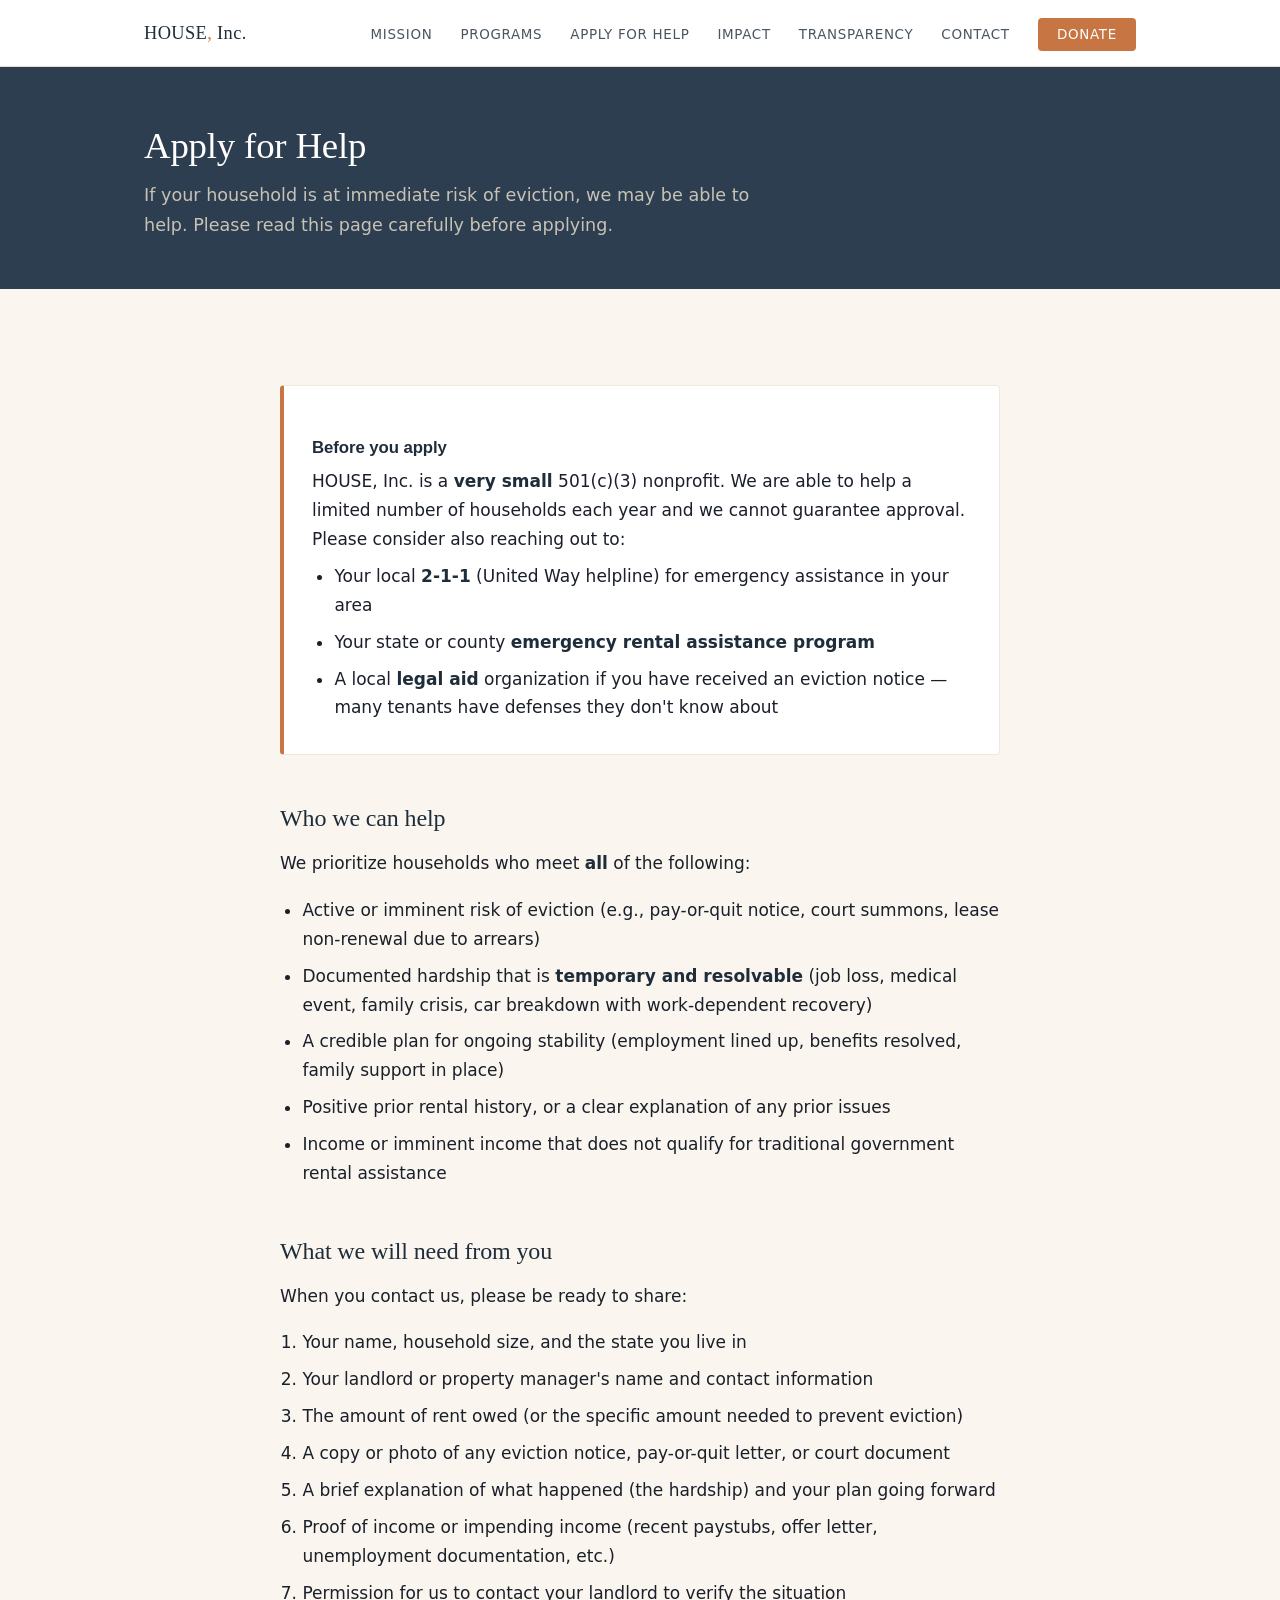
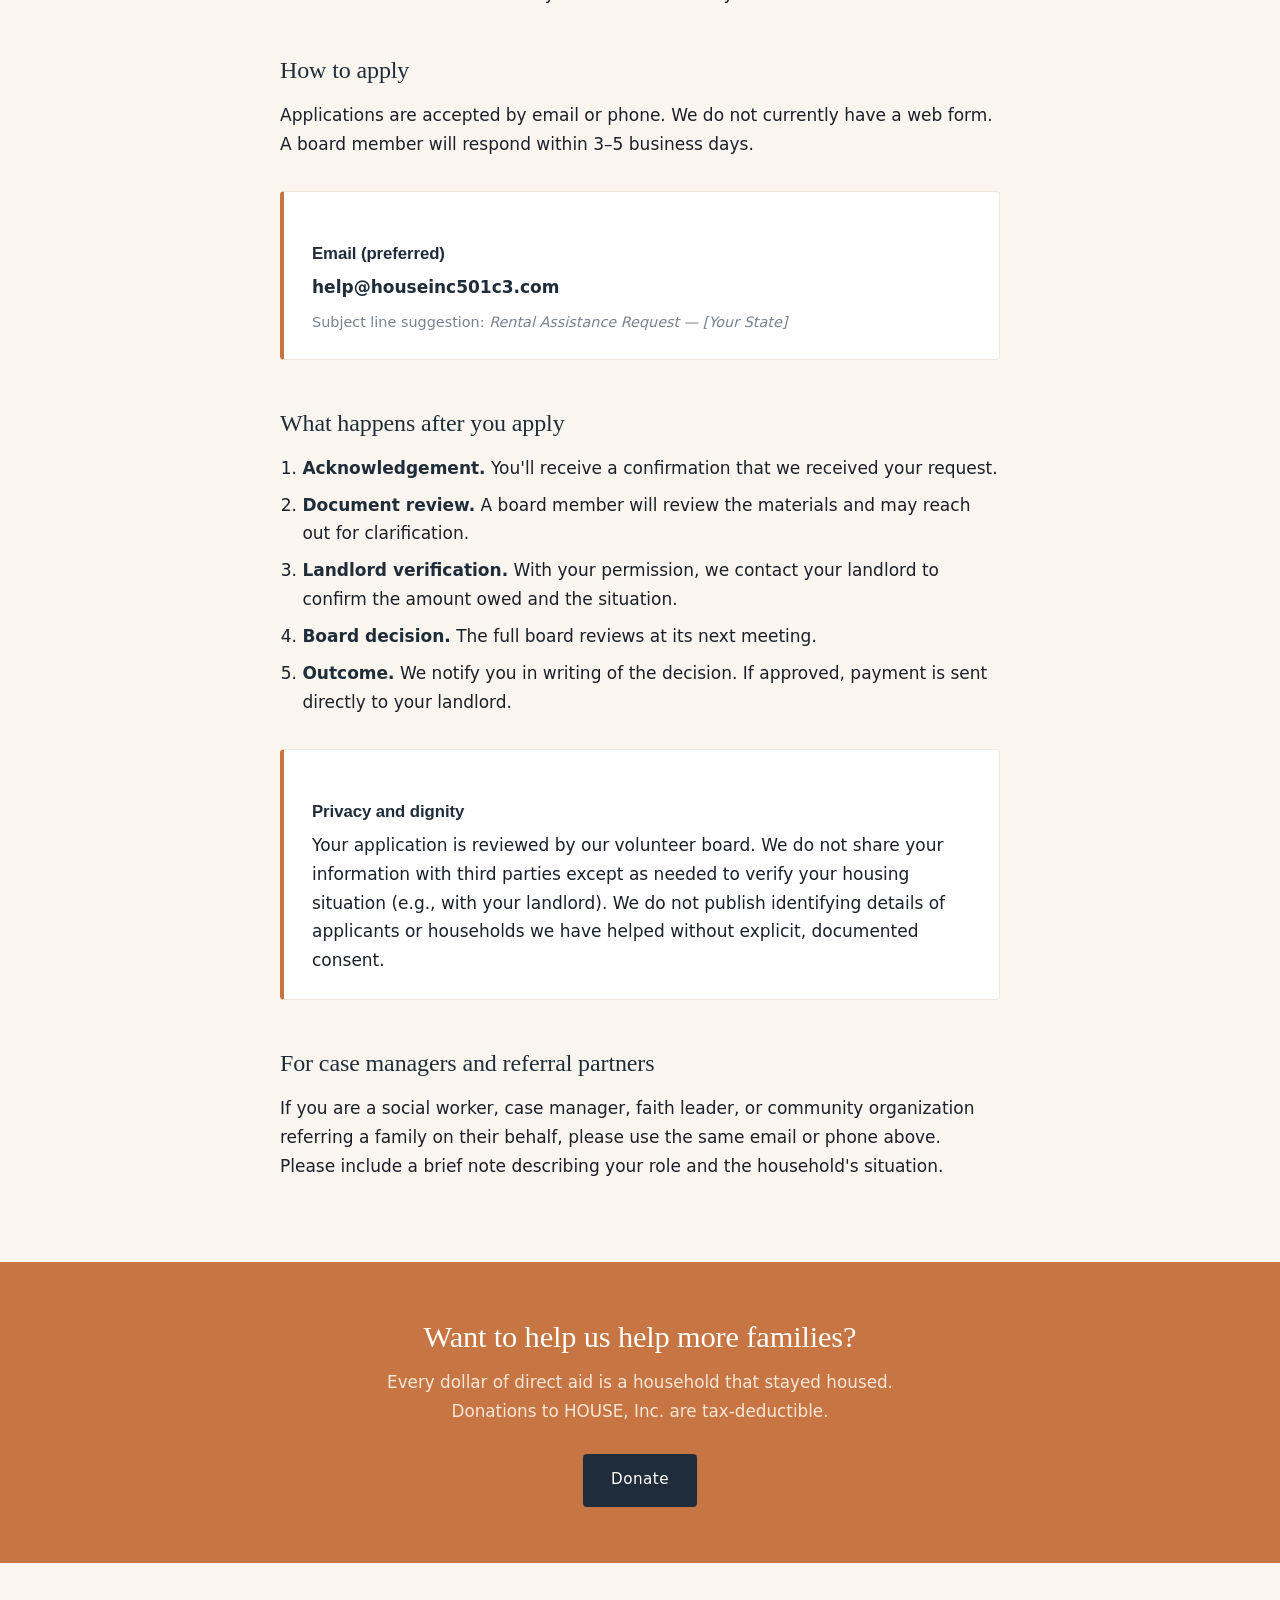
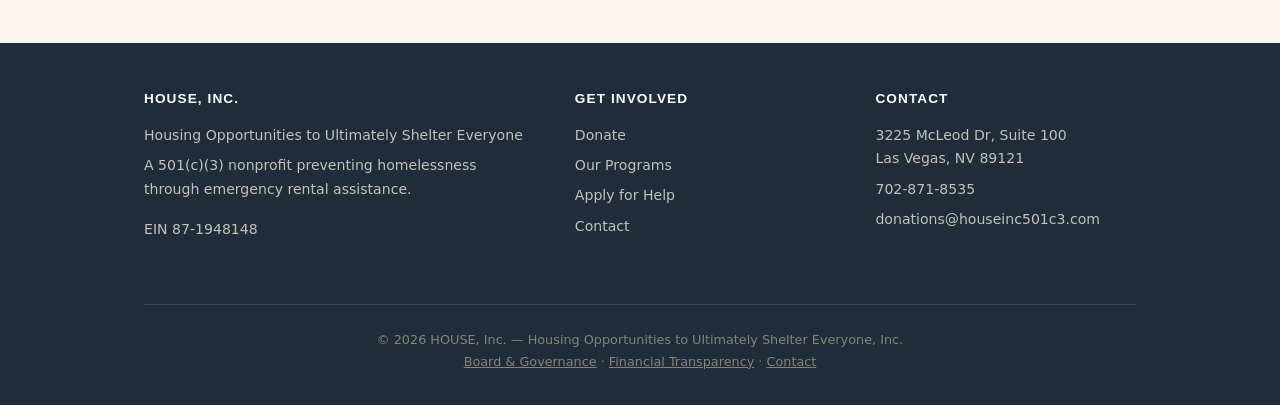
==== apply/index.html @ a1180ba3 "Remove phone from apply page; remove Banking + Form 990/990-EZ from transparency Per Mike's request:" ====
<!DOCTYPE html>
<html lang="en">
<head>
 <meta charset="UTF-8">
 <meta name="viewport" content="width=device-width, initial-scale=1.0">
 <title>Apply for Help | HOUSE, Inc.</title>
 <meta name="description" content="Apply to HOUSE, Inc. for emergency rental assistance. We help families facing eviction with grants and zero-interest forgivable loans.">
 <link rel="canonical" href="https://houseinc501c3.com/apply/">
 <meta property="og:title" content="Apply for Help | HOUSE, Inc.">
 <meta property="og:description" content="Apply for emergency rental assistance from HOUSE, Inc. — a 501(c)(3) nonprofit helping families facing eviction.">
 <meta property="og:type" content="website">
 <meta property="og:image" content="https://houseinc501c3.com/og-image.jpg">
 <meta property="og:url" content="https://houseinc501c3.com/apply/">
 <link rel="stylesheet" href="/style.css">
</head>
<body>
 <div id="site-nav"></div>
 <main>
  <section class="page-header">
   <div class="container">
    <h1>Apply for Help</h1>
    <p>If your household is at immediate risk of eviction, we may be able to help. Please read this page carefully before applying.</p>
   </div>
  </section>

  <div class="container">
   <div class="page-content">

    <div class="callout">
     <h3>Before you apply</h3>
     <p>HOUSE, Inc. is a <strong>very small</strong> 501(c)(3) nonprofit. We are able to help a limited number of households each year and we cannot guarantee approval. Please consider also reaching out to:</p>
     <ul style="margin: 0.5rem 0 0 1.4rem;">
      <li>Your local <strong>2-1-1</strong> (United Way helpline) for emergency assistance in your area</li>
      <li>Your state or county <strong>emergency rental assistance program</strong></li>
      <li>A local <strong>legal aid</strong> organization if you have received an eviction notice — many tenants have defenses they don't know about</li>
     </ul>
    </div>

    <h2>Who we can help</h2>
    <p>We prioritize households who meet <strong>all</strong> of the following:</p>
    <ul>
     <li>Active or imminent risk of eviction (e.g., pay-or-quit notice, court summons, lease non-renewal due to arrears)</li>
     <li>Documented hardship that is <strong>temporary and resolvable</strong> (job loss, medical event, family crisis, car breakdown with work-dependent recovery)</li>
     <li>A credible plan for ongoing stability (employment lined up, benefits resolved, family support in place)</li>
     <li>Positive prior rental history, or a clear explanation of any prior issues</li>
     <li>Income or imminent income that does not qualify for traditional government rental assistance</li>
    </ul>

    <h2>What we will need from you</h2>
    <p>When you contact us, please be ready to share:</p>
    <ol>
     <li>Your name, household size, and the state you live in</li>
     <li>Your landlord or property manager's name and contact information</li>
     <li>The amount of rent owed (or the specific amount needed to prevent eviction)</li>
     <li>A copy or photo of any eviction notice, pay-or-quit letter, or court document</li>
     <li>A brief explanation of what happened (the hardship) and your plan going forward</li>
     <li>Proof of income or impending income (recent paystubs, offer letter, unemployment documentation, etc.)</li>
     <li>Permission for us to contact your landlord to verify the situation</li>
    </ol>

    <h2>How to apply</h2>
    <p>Applications are accepted by email or phone. We do not currently have a web form. A board member will respond within 3–5 business days.</p>

    <div class="callout">
     <h3>Email (preferred)</h3>
     <p><a href="mailto:help@houseinc501c3.com"><strong>help@houseinc501c3.com</strong></a></p>
     <p style="font-size:0.9rem; color: var(--ink-muted); margin-top:0.5rem;">Subject line suggestion: <em>Rental Assistance Request — [Your State]</em></p>
    </div>

    <h2>What happens after you apply</h2>
    <ol>
     <li><strong>Acknowledgement.</strong> You'll receive a confirmation that we received your request.</li>
     <li><strong>Document review.</strong> A board member will review the materials and may reach out for clarification.</li>
     <li><strong>Landlord verification.</strong> With your permission, we contact your landlord to confirm the amount owed and the situation.</li>
     <li><strong>Board decision.</strong> The full board reviews at its next meeting.</li>
     <li><strong>Outcome.</strong> We notify you in writing of the decision. If approved, payment is sent directly to your landlord.</li>
    </ol>

    <div class="callout">
     <h3>Privacy and dignity</h3>
     <p>Your application is reviewed by our volunteer board. We do not share your information with third parties except as needed to verify your housing situation (e.g., with your landlord). We do not publish identifying details of applicants or households we have helped without explicit, documented consent.</p>
    </div>

    <h2>For case managers and referral partners</h2>
    <p>If you are a social worker, case manager, faith leader, or community organization referring a family on their behalf, please use the same email or phone above. Please include a brief note describing your role and the household's situation.</p>

   </div>
  </div>

  <section class="cta-banner">
   <div class="container">
    <h2>Want to help us help more families?</h2>
    <p>Every dollar of direct aid is a household that stayed housed. Donations to HOUSE, Inc. are tax-deductible.</p>
    <a href="/donate/" class="btn-primary">Donate</a>
   </div>
  </section>
 </main>
 <div id="site-footer"></div>
 <script src="/nav.js"></script>
 <script src="/footer.js"></script>
</body>
</html>
---- style.css ----
/* ================================================
 HOUSE, Inc. — Main Stylesheet
 A 501(c)(3) preventing homelessness through
 emergency rental assistance.
 ================================================ */

:root {
 --slate: #2c3e50;
 --slate-dark: #1f2d3a;
 --slate-light: #4a5d72;
 --warm: #c87544;
 --warm-light: #e09668;
 --cream: #faf6ef;
 --paper: #ffffff;
 --ink: #1a1f2a;
 --ink-soft: #4a5560;
 --ink-muted: #7a8290;
 --border: #e3dccf;
 --border-soft: #efe9dd;
 --max-width: 1040px;
 --radius: 4px;
}

* { box-sizing: border-box; margin: 0; padding: 0; }

html { scroll-behavior: smooth; }

body {
 background: var(--cream);
 color: var(--ink);
 font-family: -apple-system, BlinkMacSystemFont, "Segoe UI", system-ui, sans-serif;
 font-size: 17px;
 line-height: 1.7;
 -webkit-font-smoothing: antialiased;
}

h1, h2, h3, h4 {
 font-family: Georgia, "Times New Roman", serif;
 color: var(--slate-dark);
 line-height: 1.25;
 font-weight: 400;
 letter-spacing: -0.005em;
}

a { color: var(--warm); text-decoration: none; transition: color 0.15s ease; }
a:hover { color: var(--slate); text-decoration: underline; text-underline-offset: 3px; }

.container {
 max-width: var(--max-width);
 margin: 0 auto;
 padding: 0 1.5rem;
}

/* ============================================
 Navigation
 ============================================ */
#site-nav {
 background: var(--paper);
 border-bottom: 1px solid var(--border);
 padding: 1.1rem 0;
 position: sticky;
 top: 0;
 z-index: 50;
}

#site-nav .container {
 display: flex;
 align-items: center;
 justify-content: space-between;
 gap: 1.5rem;
}

.nav-logo {
 font-family: Georgia, serif;
 font-size: 1.15rem;
 color: var(--slate-dark);
 font-weight: 400;
 letter-spacing: 0.02em;
 white-space: nowrap;
}

.nav-logo strong { color: var(--warm); font-weight: 400; }

.main-nav ul {
 list-style: none;
 display: flex;
 gap: 1.75rem;
 align-items: center;
}

.main-nav a {
 color: var(--ink-soft);
 font-size: 0.84rem;
 letter-spacing: 0.05em;
 text-transform: uppercase;
 font-weight: 500;
}

.main-nav a:hover { color: var(--warm); text-decoration: none; }

.nav-donate {
 background: var(--warm);
 color: var(--paper) !important;
 padding: 0.55rem 1.2rem;
 border-radius: var(--radius);
 text-transform: uppercase;
 font-size: 0.84rem;
 letter-spacing: 0.06em;
}

.nav-donate:hover { background: var(--slate); text-decoration: none; }

.nav-toggle {
 display: none;
 background: none;
 border: none;
 font-size: 1.5rem;
 color: var(--slate-dark);
 cursor: pointer;
 padding: 0.25rem 0.5rem;
}

/* ============================================
 Footer
 ============================================ */
#site-footer {
 background: var(--slate-dark);
 color: #c8c2b6;
 padding: 3rem 0 2rem;
 margin-top: 5rem;
 font-size: 0.88rem;
 line-height: 1.7;
}

#site-footer .container {
 display: grid;
 grid-template-columns: 1.5fr 1fr 1fr;
 gap: 2.5rem;
}

.footer-col h4 {
 color: var(--paper);
 font-size: 0.85rem;
 text-transform: uppercase;
 letter-spacing: 0.08em;
 font-family: -apple-system, sans-serif;
 font-weight: 600;
 margin-bottom: 1rem;
}

.footer-col p, .footer-col li {
 color: #c8c2b6;
 margin-bottom: 0.4rem;
}

.footer-col a { color: #c8c2b6; }
.footer-col a:hover { color: var(--warm-light); }

.footer-col ul { list-style: none; }

.footer-bottom {
 grid-column: 1 / -1;
 border-top: 1px solid #3a4a5d;
 padding-top: 1.5rem;
 margin-top: 1rem;
 text-align: center;
 color: #8a8478;
 font-size: 0.8rem;
}

.footer-bottom a { color: #8a8478; text-decoration: underline; }

/* ============================================
 Hero
 ============================================ */
.hero {
 background: linear-gradient(135deg, var(--slate-dark) 0%, var(--slate) 100%);
 color: var(--paper);
 padding: 5rem 0 4rem;
 position: relative;
 overflow: hidden;
}

.hero::before {
 content: "";
 position: absolute;
 top: 0; right: 0; bottom: 0; left: 0;
 background: radial-gradient(circle at 80% 20%, rgba(200, 117, 68, 0.15) 0%, transparent 50%);
 pointer-events: none;
}

.hero .container { position: relative; z-index: 1; }

.hero h1 {
 color: var(--paper);
 font-size: 2.6rem;
 margin-bottom: 1.25rem;
 max-width: 720px;
 line-height: 1.2;
}

.hero .tagline {
 color: #d4cec2;
 font-size: 1.15rem;
 max-width: 600px;
 line-height: 1.65;
 margin-bottom: 2rem;
}

.hero-actions {
 display: flex;
 gap: 1rem;
 flex-wrap: wrap;
}

.btn-primary {
 background: var(--warm);
 color: var(--paper);
 padding: 0.85rem 1.75rem;
 border-radius: var(--radius);
 font-size: 0.95rem;
 font-weight: 500;
 letter-spacing: 0.03em;
 display: inline-block;
}

.btn-primary:hover {
 background: var(--warm-light);
 color: var(--slate-dark);
 text-decoration: none;
}

.btn-secondary {
 background: transparent;
 color: var(--paper);
 border: 1px solid #6b7a8c;
 padding: 0.85rem 1.75rem;
 border-radius: var(--radius);
 font-size: 0.95rem;
 letter-spacing: 0.03em;
 display: inline-block;
}

.btn-secondary:hover {
 background: rgba(255, 255, 255, 0.08);
 color: var(--paper);
 text-decoration: none;
}

/* ============================================
 Sections
 ============================================ */
.section {
 padding: 4.5rem 0;
}

.section-tight { padding: 3rem 0; }

.section-soft { background: var(--paper); border-top: 1px solid var(--border-soft); border-bottom: 1px solid var(--border-soft); }

.section-header {
 text-align: center;
 margin-bottom: 3rem;
}

.section-header .eyebrow {
 display: inline-block;
 font-size: 0.78rem;
 letter-spacing: 0.15em;
 text-transform: uppercase;
 color: var(--warm);
 font-weight: 600;
 margin-bottom: 0.75rem;
}

.section-header h2 {
 font-size: 2rem;
 max-width: 640px;
 margin: 0 auto 1rem;
}

.section-header p {
 color: var(--ink-soft);
 max-width: 600px;
 margin: 0 auto;
 font-size: 1.05rem;
}

/* ============================================
 Pillars / Cards
 ============================================ */
.pillars-grid {
 display: grid;
 grid-template-columns: repeat(3, 1fr);
 gap: 1.5rem;
}

.pillar {
 background: var(--paper);
 border: 1px solid var(--border-soft);
 border-radius: var(--radius);
 padding: 2rem 1.75rem;
}

.pillar .icon {
 width: 44px;
 height: 44px;
 background: var(--cream);
 border-radius: 50%;
 display: flex;
 align-items: center;
 justify-content: center;
 color: var(--warm);
 font-size: 1.3rem;
 margin-bottom: 1.25rem;
}

.pillar h3 {
 font-size: 1.15rem;
 margin-bottom: 0.5rem;
 color: var(--slate-dark);
}

.pillar p {
 color: var(--ink-soft);
 font-size: 0.95rem;
}

/* ============================================
 Stats
 ============================================ */
.stats {
 background: var(--slate-dark);
 color: var(--paper);
 padding: 3.5rem 0;
}

.stats-grid {
 display: grid;
 grid-template-columns: repeat(3, 1fr);
 gap: 2rem;
 text-align: center;
}

.stat-number {
 font-family: Georgia, serif;
 font-size: 2.6rem;
 color: var(--warm-light);
 line-height: 1;
 margin-bottom: 0.5rem;
}

.stat-label {
 font-size: 0.85rem;
 text-transform: uppercase;
 letter-spacing: 0.08em;
 color: #b4ada1;
}

/* ============================================
 Page Content (inner pages)
 ============================================ */
.page-header {
 background: var(--slate);
 color: var(--paper);
 padding: 3.5rem 0 3rem;
}

.page-header h1 {
 color: var(--paper);
 font-size: 2.3rem;
 margin-bottom: 0.75rem;
}

.page-header p {
 color: #c8c2b6;
 font-size: 1.1rem;
 max-width: 640px;
}

.page-content {
 padding: 4rem 0;
 max-width: 720px;
 margin: 0 auto;
}

.page-content h2 {
 font-size: 1.5rem;
 color: var(--slate-dark);
 margin: 2.5rem 0 1rem;
 padding-top: 0.5rem;
}

.page-content h2:first-child { margin-top: 0; }

.page-content h3 {
 font-size: 1.1rem;
 color: var(--slate-dark);
 margin: 1.75rem 0 0.75rem;
 font-family: -apple-system, sans-serif;
 font-weight: 600;
}

.page-content p {
 margin-bottom: 1.1rem;
 color: var(--ink);
}

.page-content ul, .page-content ol {
 margin: 0.5rem 0 1.25rem 1.4rem;
}

.page-content li {
 margin-bottom: 0.5rem;
 color: var(--ink);
}

.page-content strong { color: var(--slate-dark); }

.page-content a { color: var(--warm); }

.page-content blockquote {
 border-left: 3px solid var(--warm);
 padding: 0.5rem 0 0.5rem 1.25rem;
 margin: 1.5rem 0;
 color: var(--ink-soft);
 font-style: italic;
}

/* ============================================
 Callout / Info Box
 ============================================ */
.callout {
 background: var(--paper);
 border: 1px solid var(--border-soft);
 border-left: 4px solid var(--warm);
 border-radius: var(--radius);
 padding: 1.5rem 1.75rem;
 margin: 2rem 0;
}

.callout h3 {
 color: var(--slate-dark);
 font-family: -apple-system, sans-serif;
 font-weight: 600;
 font-size: 1.05rem;
 margin-bottom: 0.5rem;
}

.callout p { margin-bottom: 0.5rem; }
.callout p:last-child { margin-bottom: 0; }

/* ============================================
 Programs
 ============================================ */
.program-card {
 background: var(--paper);
 border: 1px solid var(--border-soft);
 border-radius: var(--radius);
 padding: 2rem;
 margin-bottom: 1.5rem;
}

.program-card h3 {
 color: var(--slate-dark);
 font-size: 1.35rem;
 margin-bottom: 0.5rem;
}

.program-card .program-tag {
 display: inline-block;
 background: var(--cream);
 color: var(--warm);
 font-size: 0.75rem;
 padding: 0.25rem 0.7rem;
 border-radius: 99px;
 letter-spacing: 0.05em;
 text-transform: uppercase;
 font-weight: 600;
 margin-bottom: 1rem;
}

/* ============================================
 Forms
 ============================================ */
.form-card {
 background: var(--paper);
 border: 1px solid var(--border-soft);
 border-radius: var(--radius);
 padding: 2.5rem;
 max-width: 640px;
 margin: 0 auto;
}

.form-group { margin-bottom: 1.25rem; }

.form-group label {
 display: block;
 font-size: 0.85rem;
 color: var(--ink-soft);
 margin-bottom: 0.4rem;
 letter-spacing: 0.04em;
 font-weight: 500;
}

.form-group input,
.form-group textarea,
.form-group select {
 width: 100%;
 padding: 0.75rem 0.9rem;
 border: 1px solid var(--border);
 background: white;
 font-family: inherit;
 font-size: 1rem;
 color: var(--ink);
 border-radius: var(--radius);
}

.form-group input:focus,
.form-group textarea:focus,
.form-group select:focus {
 outline: none;
 border-color: var(--warm);
 box-shadow: 0 0 0 3px rgba(200, 117, 68, 0.15);
}

.form-group textarea { min-height: 130px; resize: vertical; }

.btn {
 display: inline-block;
 padding: 0.85rem 1.75rem;
 background: var(--warm);
 color: var(--paper) !important;
 font-size: 0.92rem;
 letter-spacing: 0.04em;
 font-weight: 500;
 border: none;
 border-radius: var(--radius);
 cursor: pointer;
 font-family: inherit;
}

.btn:hover { background: var(--slate); }

.btn-block { width: 100%; text-align: center; }

.btn-outline {
 background: transparent;
 color: var(--slate-dark) !important;
 border: 1px solid var(--border);
}

.btn-outline:hover { background: var(--cream); color: var(--slate-dark) !important; }

/* ============================================
 Info table (board, etc.)
 ============================================ */
.info-list {
 list-style: none;
 margin: 1rem 0;
}

.info-list li {
 display: flex;
 gap: 1.5rem;
 padding: 0.75rem 0;
 border-bottom: 1px solid var(--border-soft);
}

.info-list .label {
 flex: 0 0 160px;
 color: var(--ink-muted);
 font-size: 0.85rem;
 text-transform: uppercase;
 letter-spacing: 0.05em;
 padding-top: 0.15rem;
}

.info-list .value {
 flex: 1;
 color: var(--ink);
}

/* ============================================
 CTA Banner
 ============================================ */
.cta-banner {
 background: var(--warm);
 color: var(--paper);
 padding: 3.5rem 0;
 text-align: center;
}

.cta-banner h2 {
 color: var(--paper);
 font-size: 1.9rem;
 margin-bottom: 0.75rem;
}

.cta-banner p {
 color: #f5e6d8;
 max-width: 540px;
 margin: 0 auto 1.75rem;
 font-size: 1.05rem;
}

.cta-banner .btn-primary {
 background: var(--slate-dark);
 color: var(--paper) !important;
}

.cta-banner .btn-primary:hover { background: var(--slate); }

.cta-banner .btn-secondary {
 color: var(--paper);
 border-color: rgba(255, 255, 255, 0.4);
}

.cta-banner .btn-secondary:hover { background: rgba(255, 255, 255, 0.1); }

/* ============================================
 Responsive
 ============================================ */
@media (max-width: 860px) {
 .pillars-grid { grid-template-columns: 1fr; }
 .stats-grid { grid-template-columns: 1fr; gap: 2.5rem; }
 #site-footer .container { grid-template-columns: 1fr; gap: 2rem; }

 .nav-toggle { display: block; }

 .main-nav {
 display: none;
 position: absolute;
 top: 100%;
 left: 0;
 right: 0;
 background: var(--paper);
 border-bottom: 1px solid var(--border);
 padding: 1rem 1.5rem 1.5rem;
 box-shadow: 0 4px 12px rgba(0,0,0,0.06);
 }

 .main-nav.open { display: block; }

 .main-nav ul {
 flex-direction: column;
 gap: 1rem;
 align-items: flex-start;
 }

 .main-nav a { font-size: 0.95rem; }

 .nav-donate { margin-top: 0.5rem; }

 #site-nav { position: relative; }

 .hero h1 { font-size: 2rem; }
 .hero { padding: 3.5rem 0 3rem; }

 .page-header h1 { font-size: 1.85rem; }
 .section-header h2 { font-size: 1.65rem; }
}

@media (max-width: 480px) {
 body { font-size: 16px; }
 .hero h1 { font-size: 1.75rem; }
 .btn-primary, .btn-secondary { width: 100%; text-align: center; }
 .hero-actions { flex-direction: column; }
}
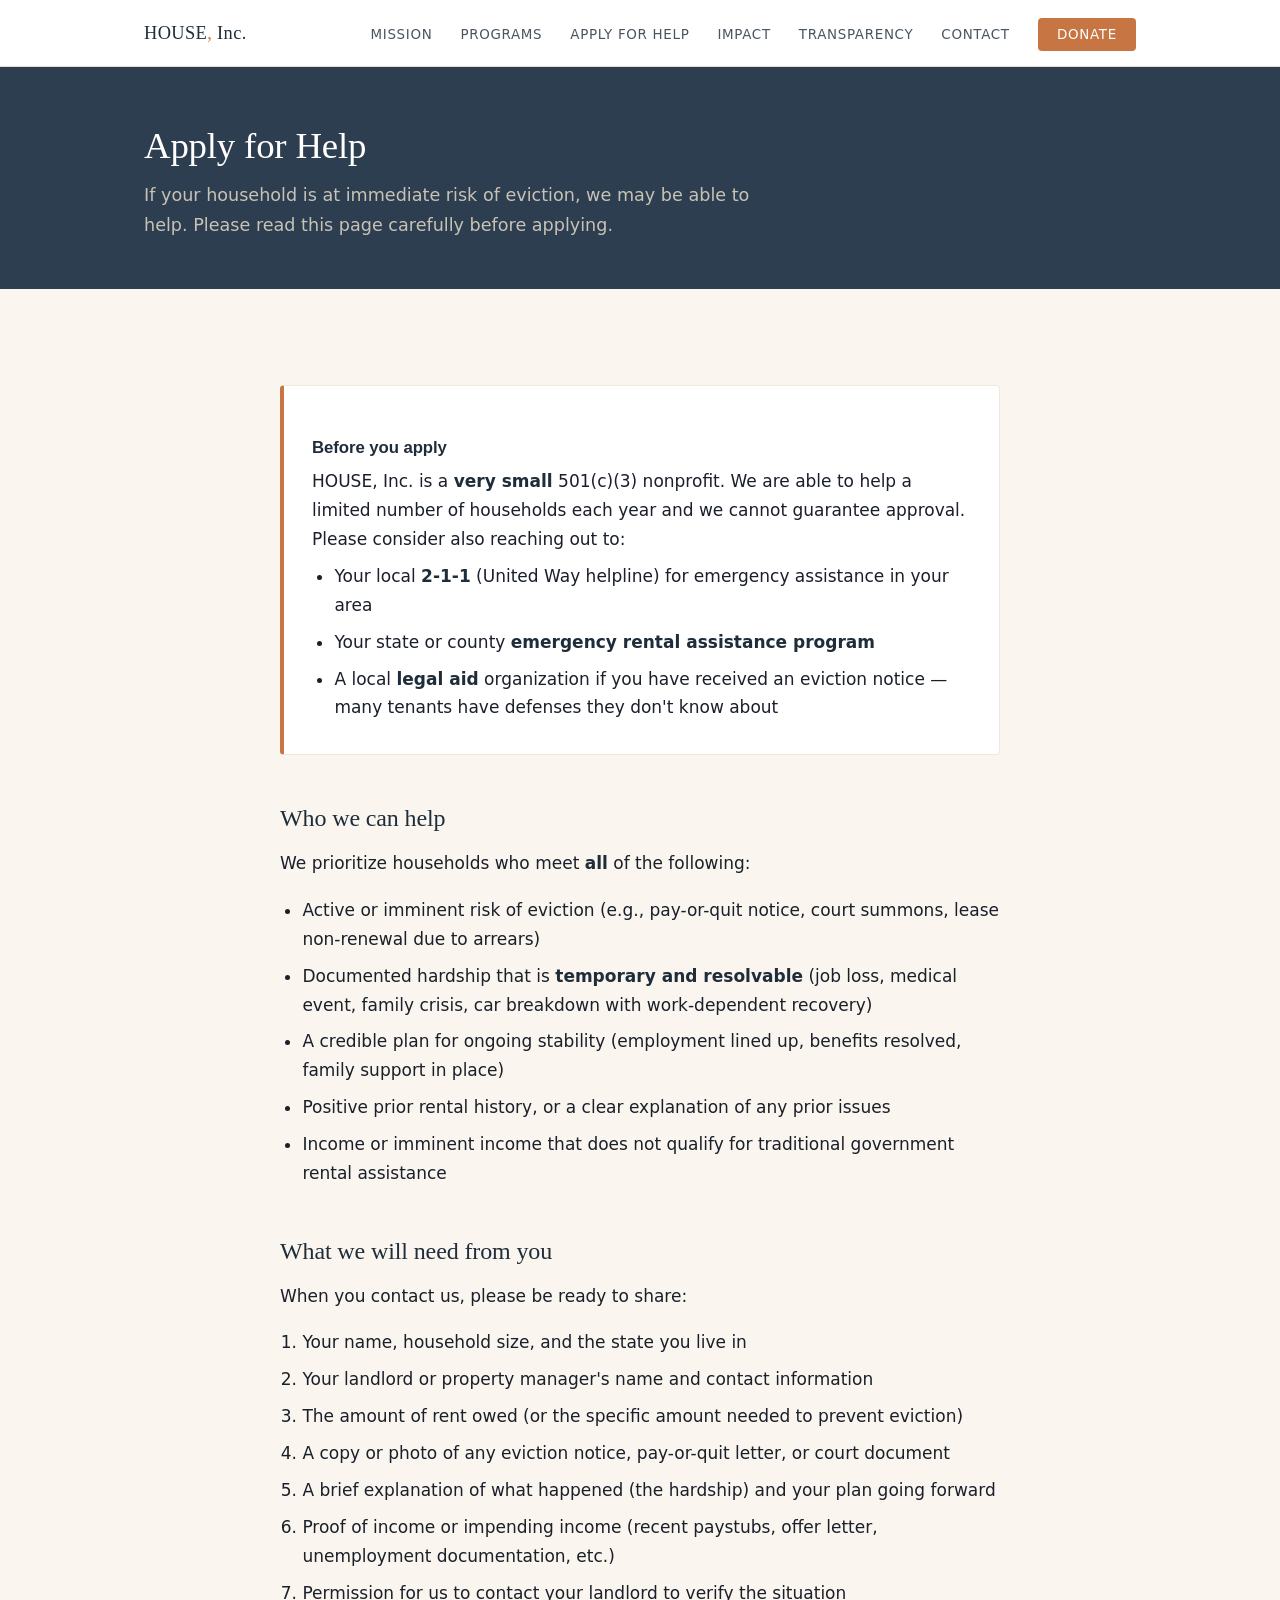
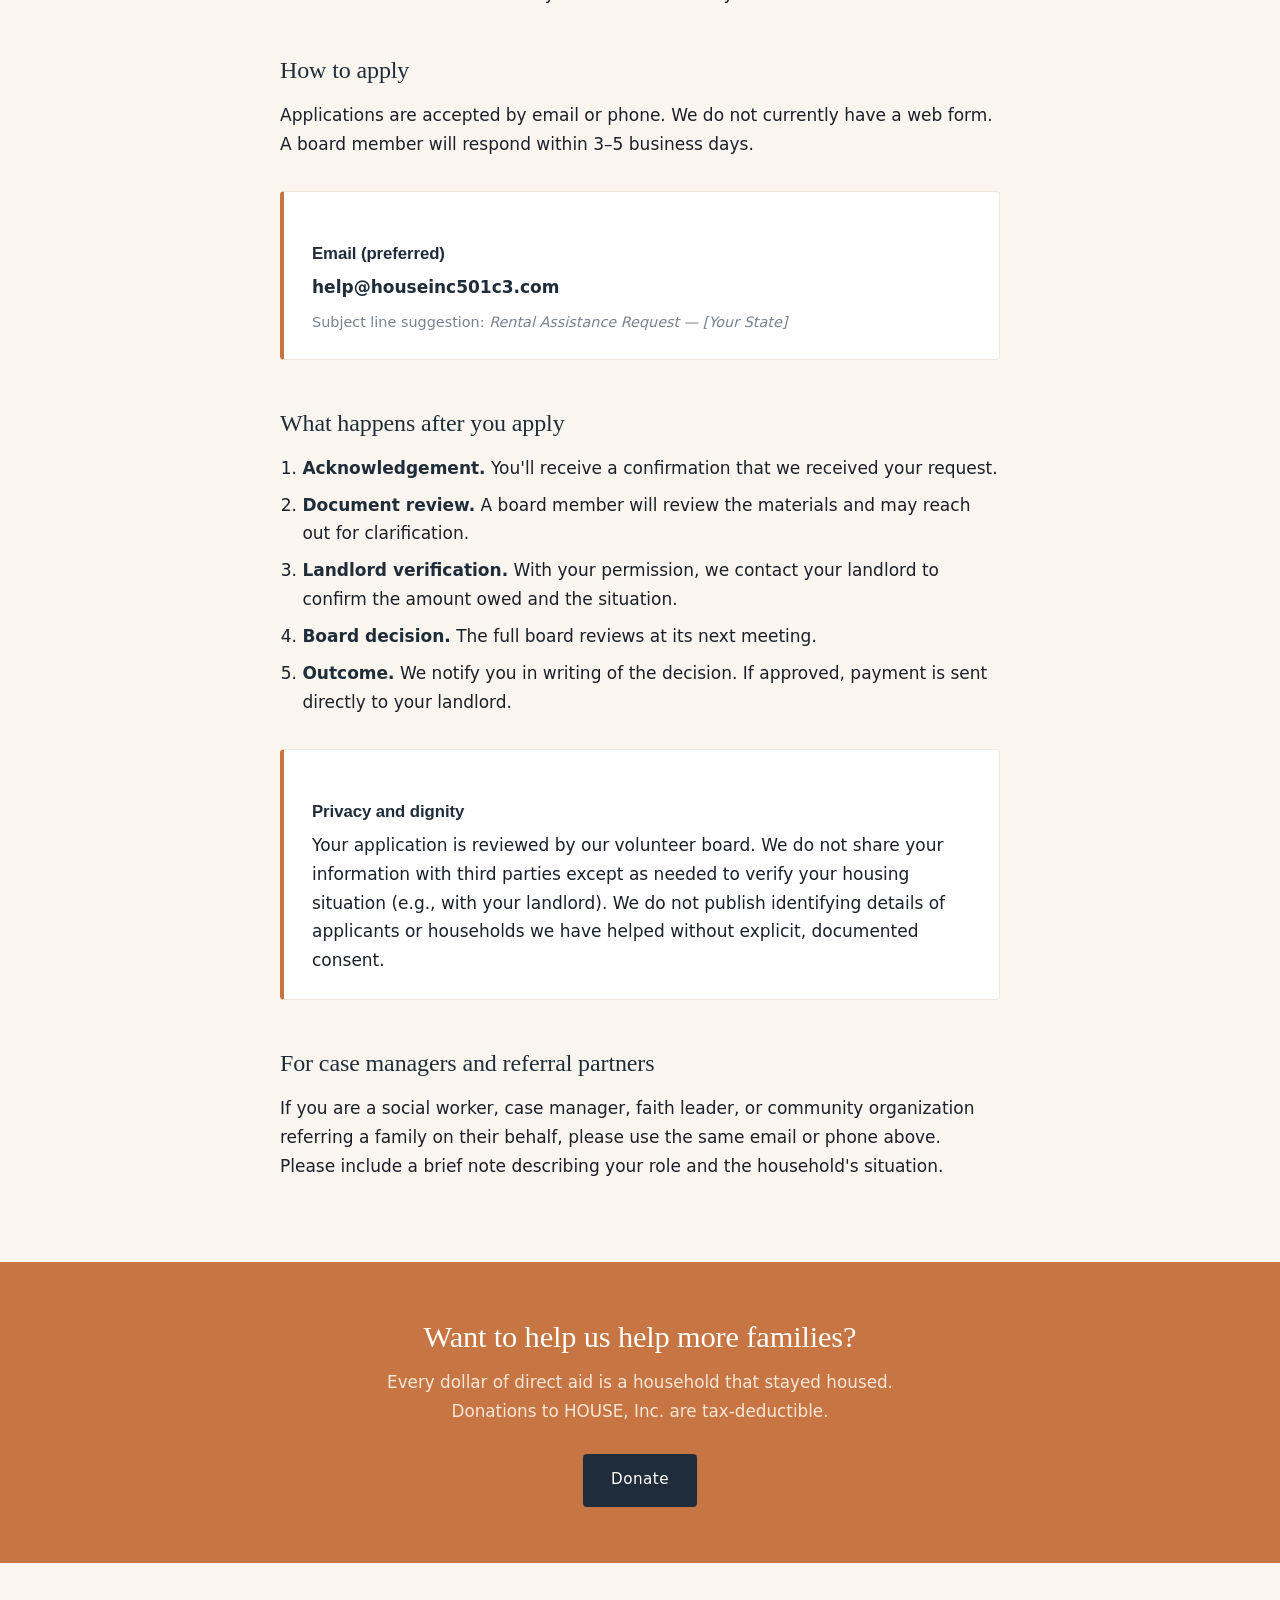
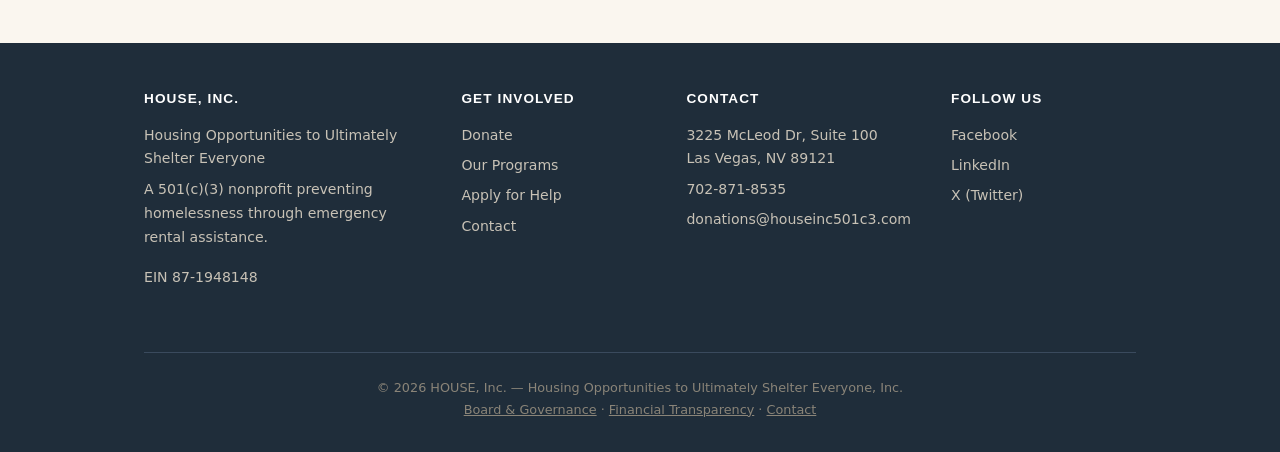
==== commit 64df03cd: "Add favicon set and link tags on all pages Generated from a 1024x1024 brand favicon (slate + copper " ====
--- a/apply/index.html
+++ b/apply/index.html
@@ -6,6 +6,12 @@
  <title>Apply for Help | HOUSE, Inc.</title>
  <meta name="description" content="Apply to HOUSE, Inc. for emergency rental assistance. We help families facing eviction with grants and zero-interest forgivable loans.">
  <link rel="canonical" href="https://houseinc501c3.com/apply/">
+ <link rel="icon" type="image/x-icon" href="/favicon.ico">
+ <link rel="icon" type="image/png" sizes="32x32" href="/favicon-32x32.png">
+ <link rel="icon" type="image/png" sizes="16x16" href="/favicon-16x16.png">
+ <link rel="apple-touch-icon" sizes="180x180" href="/apple-touch-icon.png">
+ <link rel="manifest" href="/site.webmanifest">
+ <meta name="theme-color" content="#2c3e50">
  <meta property="og:title" content="Apply for Help | HOUSE, Inc.">
  <meta property="og:description" content="Apply for emergency rental assistance from HOUSE, Inc. — a 501(c)(3) nonprofit helping families facing eviction.">
  <meta property="og:type" content="website">
--- a/style.css
+++ b/style.css
@@ -134,7 +134,7 @@
 
 #site-footer .container {
  display: grid;
- grid-template-columns: 1.5fr 1fr 1fr;
+ grid-template-columns: 1.5fr 1fr 1fr 1fr;
  gap: 2.5rem;
 }
 
@@ -624,7 +624,7 @@
 @media (max-width: 860px) {
  .pillars-grid { grid-template-columns: 1fr; }
  .stats-grid { grid-template-columns: 1fr; gap: 2.5rem; }
- #site-footer .container { grid-template-columns: 1fr; gap: 2rem; }
+ #site-footer .container { grid-template-columns: 1fr 1fr; gap: 2rem; }
 
  .nav-toggle { display: block; }
 
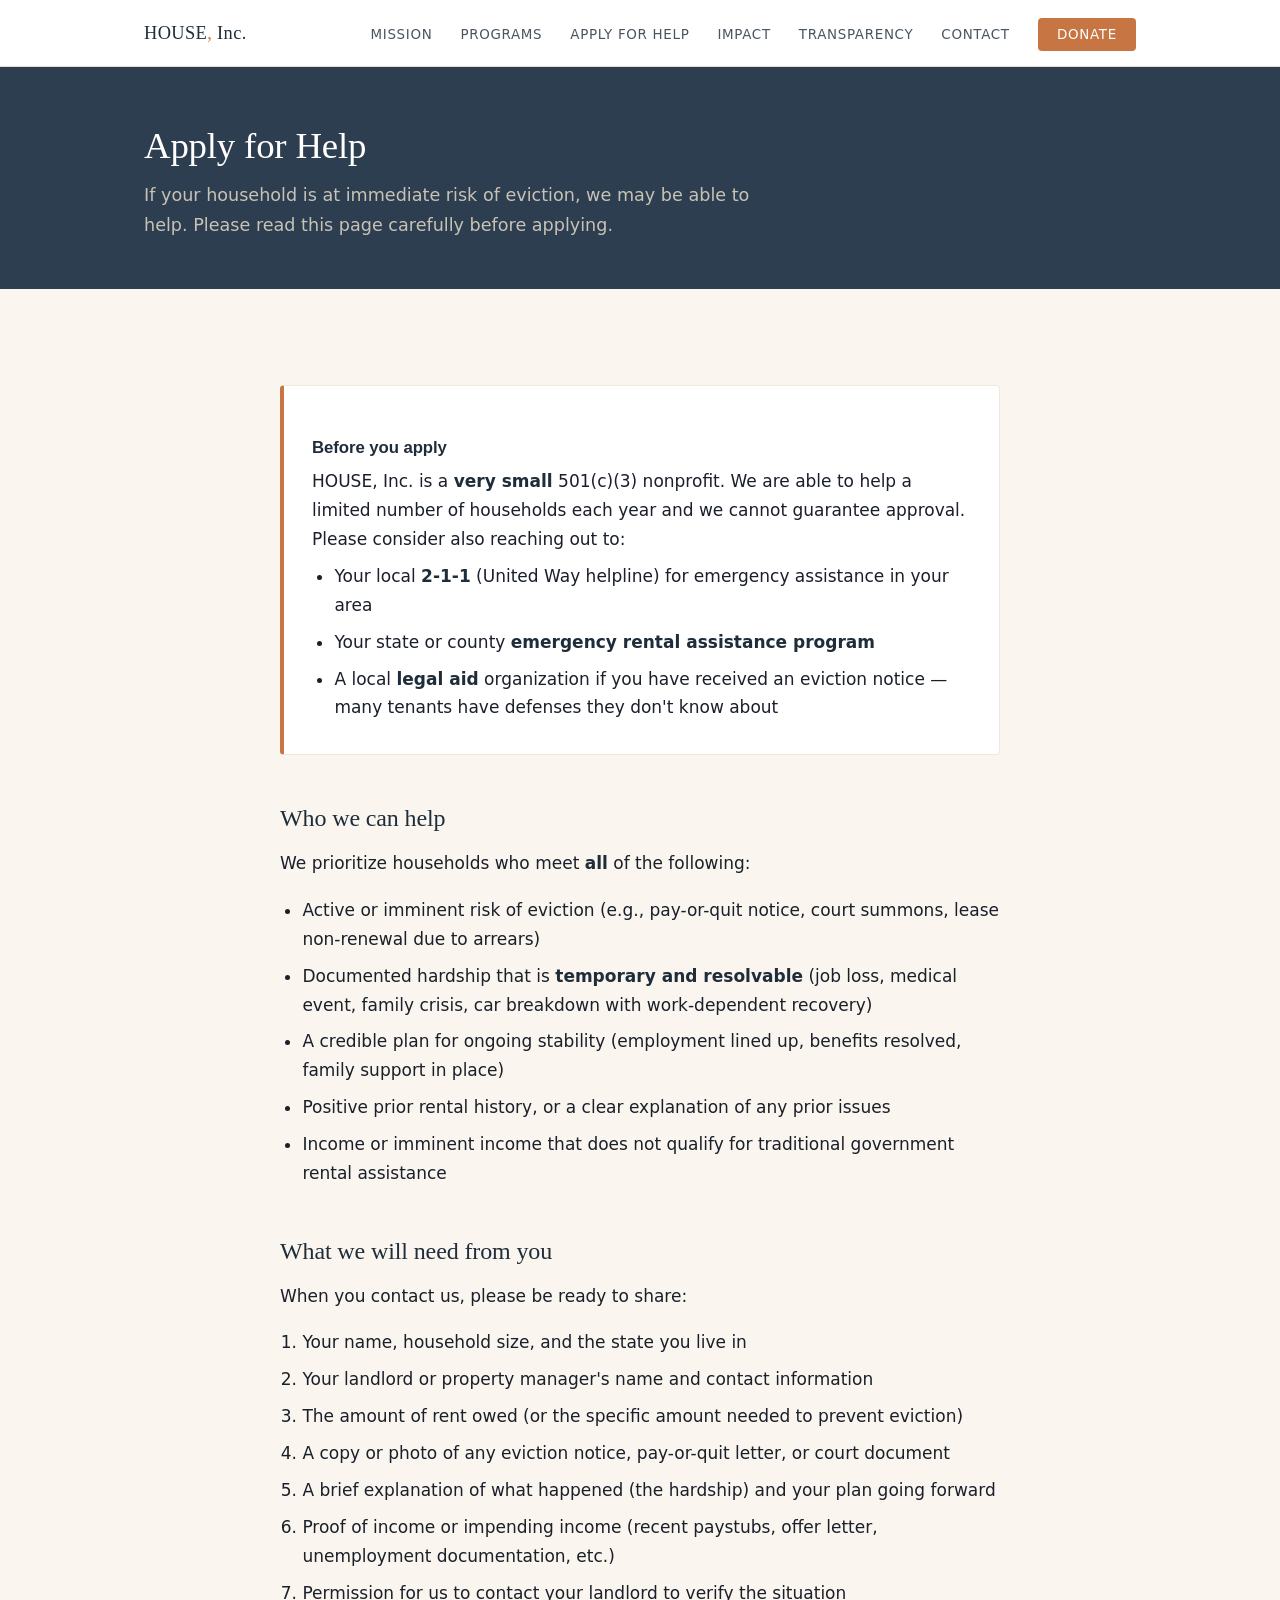
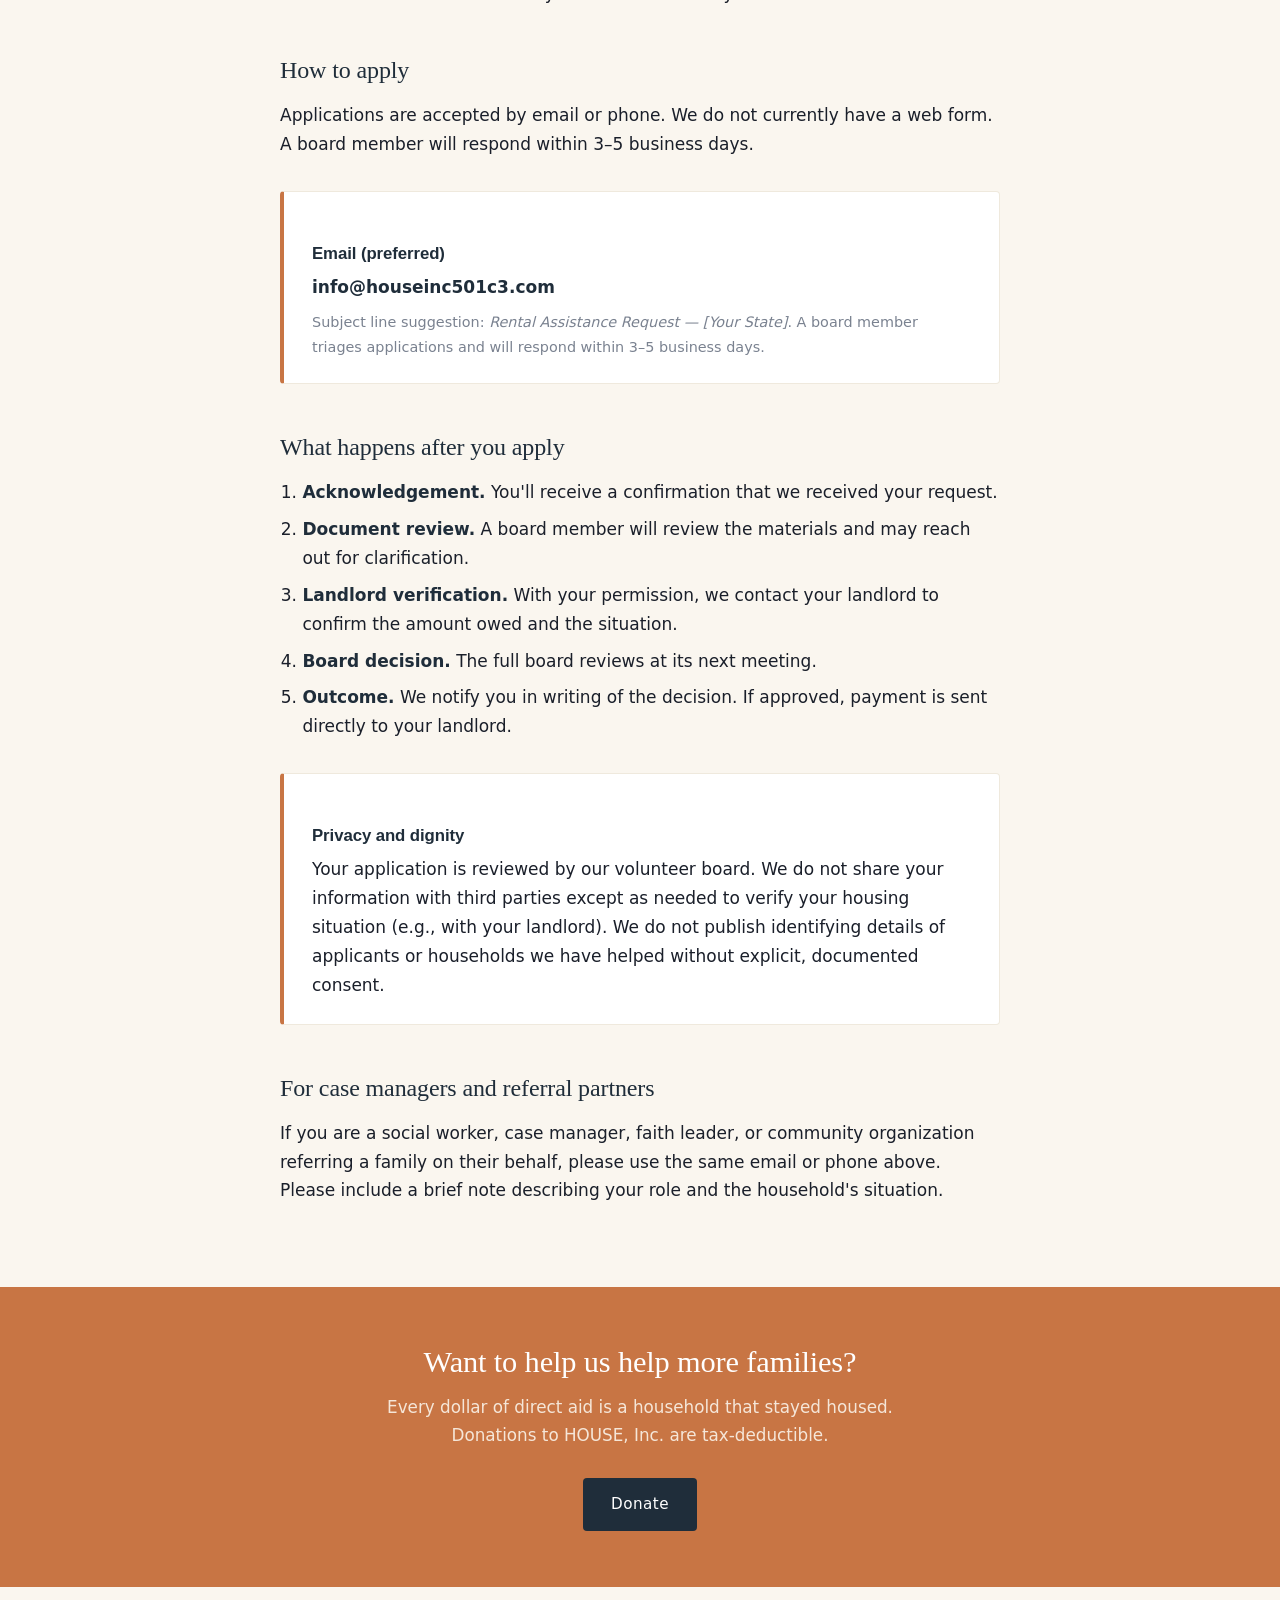
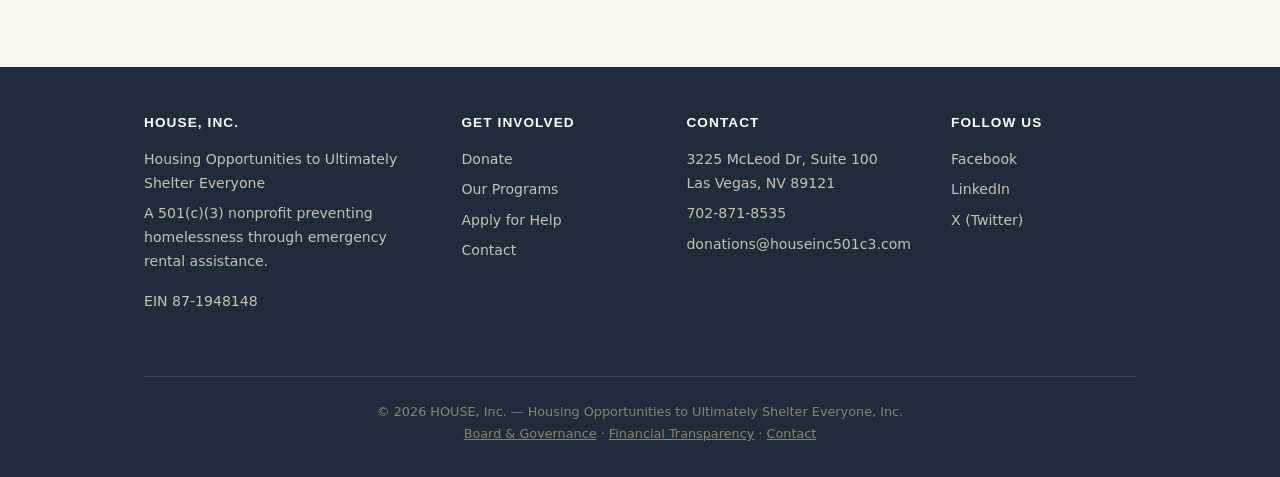
==== commit 407f86d6: "Collapse help@ and board@ aliases into info@ (matches current iCloud setup) - /apply/: help@houseinc" ====
--- a/apply/index.html
+++ b/apply/index.html
@@ -69,8 +69,8 @@
 
     <div class="callout">
      <h3>Email (preferred)</h3>
-     <p><a href="mailto:help@houseinc501c3.com"><strong>help@houseinc501c3.com</strong></a></p>
-     <p style="font-size:0.9rem; color: var(--ink-muted); margin-top:0.5rem;">Subject line suggestion: <em>Rental Assistance Request — [Your State]</em></p>
+     <p><a href="mailto:info@houseinc501c3.com"><strong>info@houseinc501c3.com</strong></a></p>
+     <p style="font-size:0.9rem; color: var(--ink-muted); margin-top:0.5rem;">Subject line suggestion: <em>Rental Assistance Request — [Your State]</em>. A board member triages applications and will respond within 3–5 business days.</p>
     </div>
 
     <h2>What happens after you apply</h2>
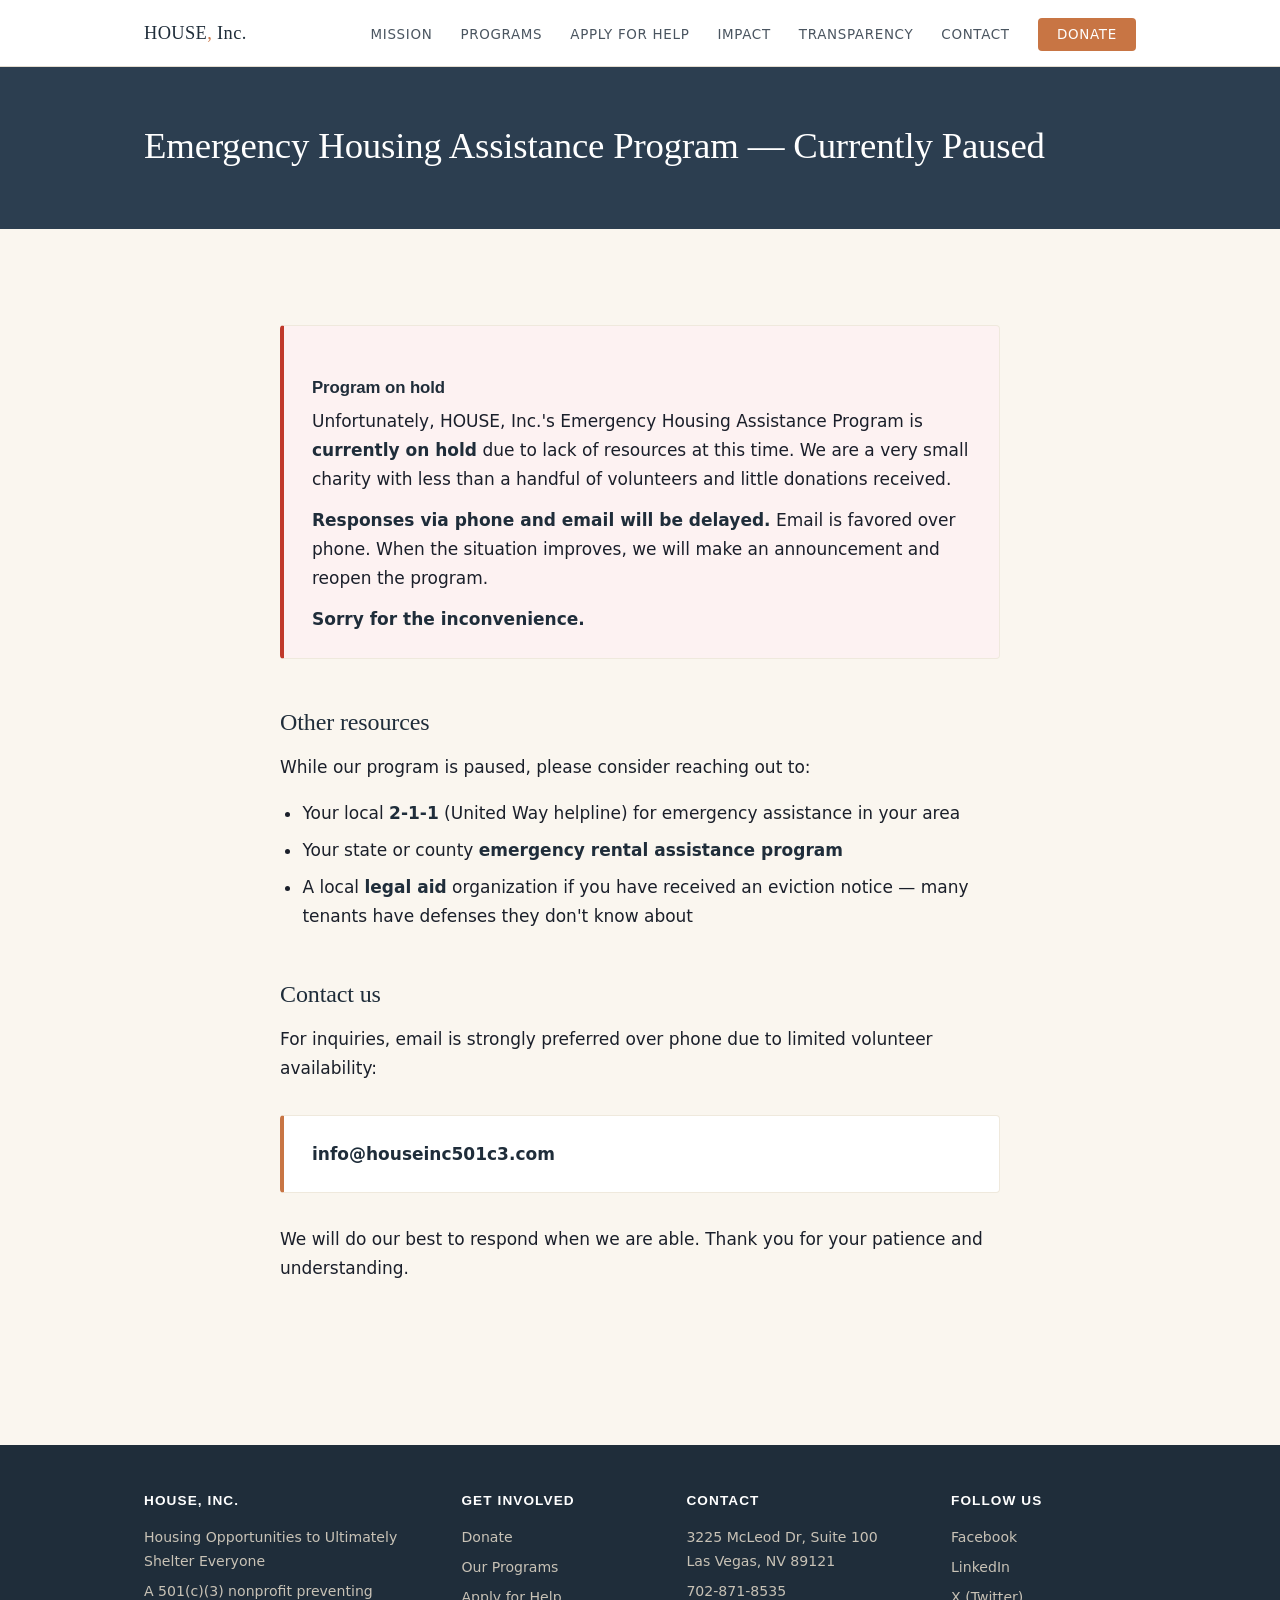
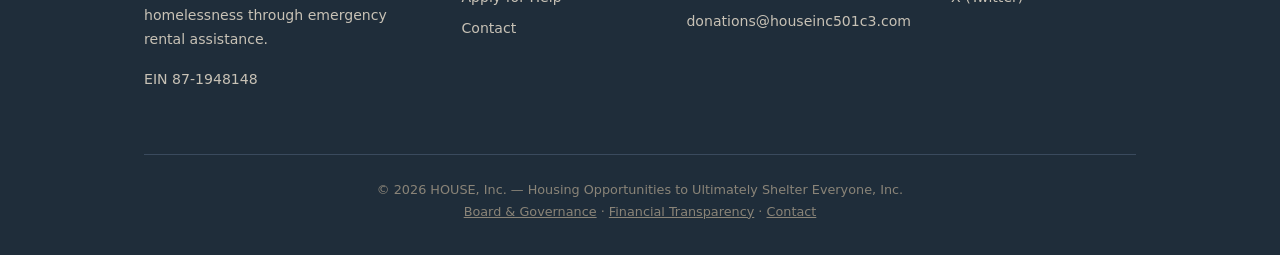
==== commit 4d6a2cd4: "apply: pause Emergency Housing Assistance Program The Emergency Housing Assistance Program is on hol" ====
--- a/apply/index.html
+++ b/apply/index.html
@@ -3,8 +3,8 @@
 <head>
  <meta charset="UTF-8">
  <meta name="viewport" content="width=device-width, initial-scale=1.0">
- <title>Apply for Help | HOUSE, Inc.</title>
- <meta name="description" content="Apply to HOUSE, Inc. for emergency rental assistance. We help families facing eviction with grants and zero-interest forgivable loans.">
+ <title>Applications Paused | HOUSE, Inc.</title>
+ <meta name="description" content="HOUSE, Inc. Emergency Housing Assistance Program is temporarily on hold. Email preferred over phone for inquiries.">
  <link rel="canonical" href="https://houseinc501c3.com/apply/">
  <link rel="icon" type="image/x-icon" href="/favicon.ico">
  <link rel="icon" type="image/png" sizes="32x32" href="/favicon-32x32.png">
@@ -12,94 +12,58 @@
  <link rel="apple-touch-icon" sizes="180x180" href="/apple-touch-icon.png">
  <link rel="manifest" href="/site.webmanifest">
  <meta name="theme-color" content="#2c3e50">
- <meta property="og:title" content="Apply for Help | HOUSE, Inc.">
- <meta property="og:description" content="Apply for emergency rental assistance from HOUSE, Inc. — a 501(c)(3) nonprofit helping families facing eviction.">
+ <meta property="og:title" content="Applications Paused | HOUSE, Inc.">
+ <meta property="og:description" content="HOUSE, Inc. Emergency Housing Assistance Program is temporarily on hold. Check back for updates.">
  <meta property="og:type" content="website">
  <meta property="og:image" content="https://houseinc501c3.com/og-image.jpg">
  <meta property="og:url" content="https://houseinc501c3.com/apply/">
  <link rel="stylesheet" href="/style.css">
+ <!-- Google tag (gtag.js) — GA4 (HOUSE Inc property 299582647) -->
+ <script async src="https://www.googletagmanager.com/gtag/js?id=G-G3Y6Z1L3GK"></script>
+ <script>
+  window.dataLayer = window.dataLayer || [];
+  function gtag(){dataLayer.push(arguments);}
+  gtag('js', new Date());
+  gtag('config', 'G-G3Y6Z1L3GK');
+ </script>
 </head>
 <body>
  <div id="site-nav"></div>
  <main>
   <section class="page-header">
    <div class="container">
-    <h1>Apply for Help</h1>
-    <p>If your household is at immediate risk of eviction, we may be able to help. Please read this page carefully before applying.</p>
+    <h1>Emergency Housing Assistance Program — Currently Paused</h1>
    </div>
   </section>
 
   <div class="container">
    <div class="page-content">
 
-    <div class="callout">
-     <h3>Before you apply</h3>
-     <p>HOUSE, Inc. is a <strong>very small</strong> 501(c)(3) nonprofit. We are able to help a limited number of households each year and we cannot guarantee approval. Please consider also reaching out to:</p>
-     <ul style="margin: 0.5rem 0 0 1.4rem;">
-      <li>Your local <strong>2-1-1</strong> (United Way helpline) for emergency assistance in your area</li>
-      <li>Your state or county <strong>emergency rental assistance program</strong></li>
-      <li>A local <strong>legal aid</strong> organization if you have received an eviction notice — many tenants have defenses they don't know about</li>
-     </ul>
+    <div class="callout" style="border-left-color: #c0392b; background-color: #fdf2f2;">
+     <h3>Program on hold</h3>
+     <p>Unfortunately, HOUSE, Inc.'s Emergency Housing Assistance Program is <strong>currently on hold</strong> due to lack of resources at this time. We are a very small charity with less than a handful of volunteers and little donations received.</p>
+     <p style="margin-top: 0.75rem;"><strong>Responses via phone and email will be delayed.</strong> Email is favored over phone. When the situation improves, we will make an announcement and reopen the program.</p>
+     <p style="margin-top: 0.75rem;"><strong>Sorry for the inconvenience.</strong></p>
     </div>
 
-    <h2>Who we can help</h2>
-    <p>We prioritize households who meet <strong>all</strong> of the following:</p>
+    <h2>Other resources</h2>
+    <p>While our program is paused, please consider reaching out to:</p>
     <ul>
-     <li>Active or imminent risk of eviction (e.g., pay-or-quit notice, court summons, lease non-renewal due to arrears)</li>
-     <li>Documented hardship that is <strong>temporary and resolvable</strong> (job loss, medical event, family crisis, car breakdown with work-dependent recovery)</li>
-     <li>A credible plan for ongoing stability (employment lined up, benefits resolved, family support in place)</li>
-     <li>Positive prior rental history, or a clear explanation of any prior issues</li>
-     <li>Income or imminent income that does not qualify for traditional government rental assistance</li>
+     <li>Your local <strong>2-1-1</strong> (United Way helpline) for emergency assistance in your area</li>
+     <li>Your state or county <strong>emergency rental assistance program</strong></li>
+     <li>A local <strong>legal aid</strong> organization if you have received an eviction notice — many tenants have defenses they don't know about</li>
     </ul>
 
-    <h2>What we will need from you</h2>
-    <p>When you contact us, please be ready to share:</p>
-    <ol>
-     <li>Your name, household size, and the state you live in</li>
-     <li>Your landlord or property manager's name and contact information</li>
-     <li>The amount of rent owed (or the specific amount needed to prevent eviction)</li>
-     <li>A copy or photo of any eviction notice, pay-or-quit letter, or court document</li>
-     <li>A brief explanation of what happened (the hardship) and your plan going forward</li>
-     <li>Proof of income or impending income (recent paystubs, offer letter, unemployment documentation, etc.)</li>
-     <li>Permission for us to contact your landlord to verify the situation</li>
-    </ol>
-
-    <h2>How to apply</h2>
-    <p>Applications are accepted by email or phone. We do not currently have a web form. A board member will respond within 3–5 business days.</p>
-
+    <h2>Contact us</h2>
+    <p>For inquiries, email is strongly preferred over phone due to limited volunteer availability:</p>
     <div class="callout">
-     <h3>Email (preferred)</h3>
      <p><a href="mailto:info@houseinc501c3.com"><strong>info@houseinc501c3.com</strong></a></p>
-     <p style="font-size:0.9rem; color: var(--ink-muted); margin-top:0.5rem;">Subject line suggestion: <em>Rental Assistance Request — [Your State]</em>. A board member triages applications and will respond within 3–5 business days.</p>
     </div>
 
-    <h2>What happens after you apply</h2>
-    <ol>
-     <li><strong>Acknowledgement.</strong> You'll receive a confirmation that we received your request.</li>
-     <li><strong>Document review.</strong> A board member will review the materials and may reach out for clarification.</li>
-     <li><strong>Landlord verification.</strong> With your permission, we contact your landlord to confirm the amount owed and the situation.</li>
-     <li><strong>Board decision.</strong> The full board reviews at its next meeting.</li>
-     <li><strong>Outcome.</strong> We notify you in writing of the decision. If approved, payment is sent directly to your landlord.</li>
-    </ol>
-
-    <div class="callout">
-     <h3>Privacy and dignity</h3>
-     <p>Your application is reviewed by our volunteer board. We do not share your information with third parties except as needed to verify your housing situation (e.g., with your landlord). We do not publish identifying details of applicants or households we have helped without explicit, documented consent.</p>
-    </div>
-
-    <h2>For case managers and referral partners</h2>
-    <p>If you are a social worker, case manager, faith leader, or community organization referring a family on their behalf, please use the same email or phone above. Please include a brief note describing your role and the household's situation.</p>
+    <p>We will do our best to respond when we are able. Thank you for your patience and understanding.</p>
 
    </div>
   </div>
-
-  <section class="cta-banner">
-   <div class="container">
-    <h2>Want to help us help more families?</h2>
-    <p>Every dollar of direct aid is a household that stayed housed. Donations to HOUSE, Inc. are tax-deductible.</p>
-    <a href="/donate/" class="btn-primary">Donate</a>
-   </div>
-  </section>
  </main>
  <div id="site-footer"></div>
  <script src="/nav.js"></script>
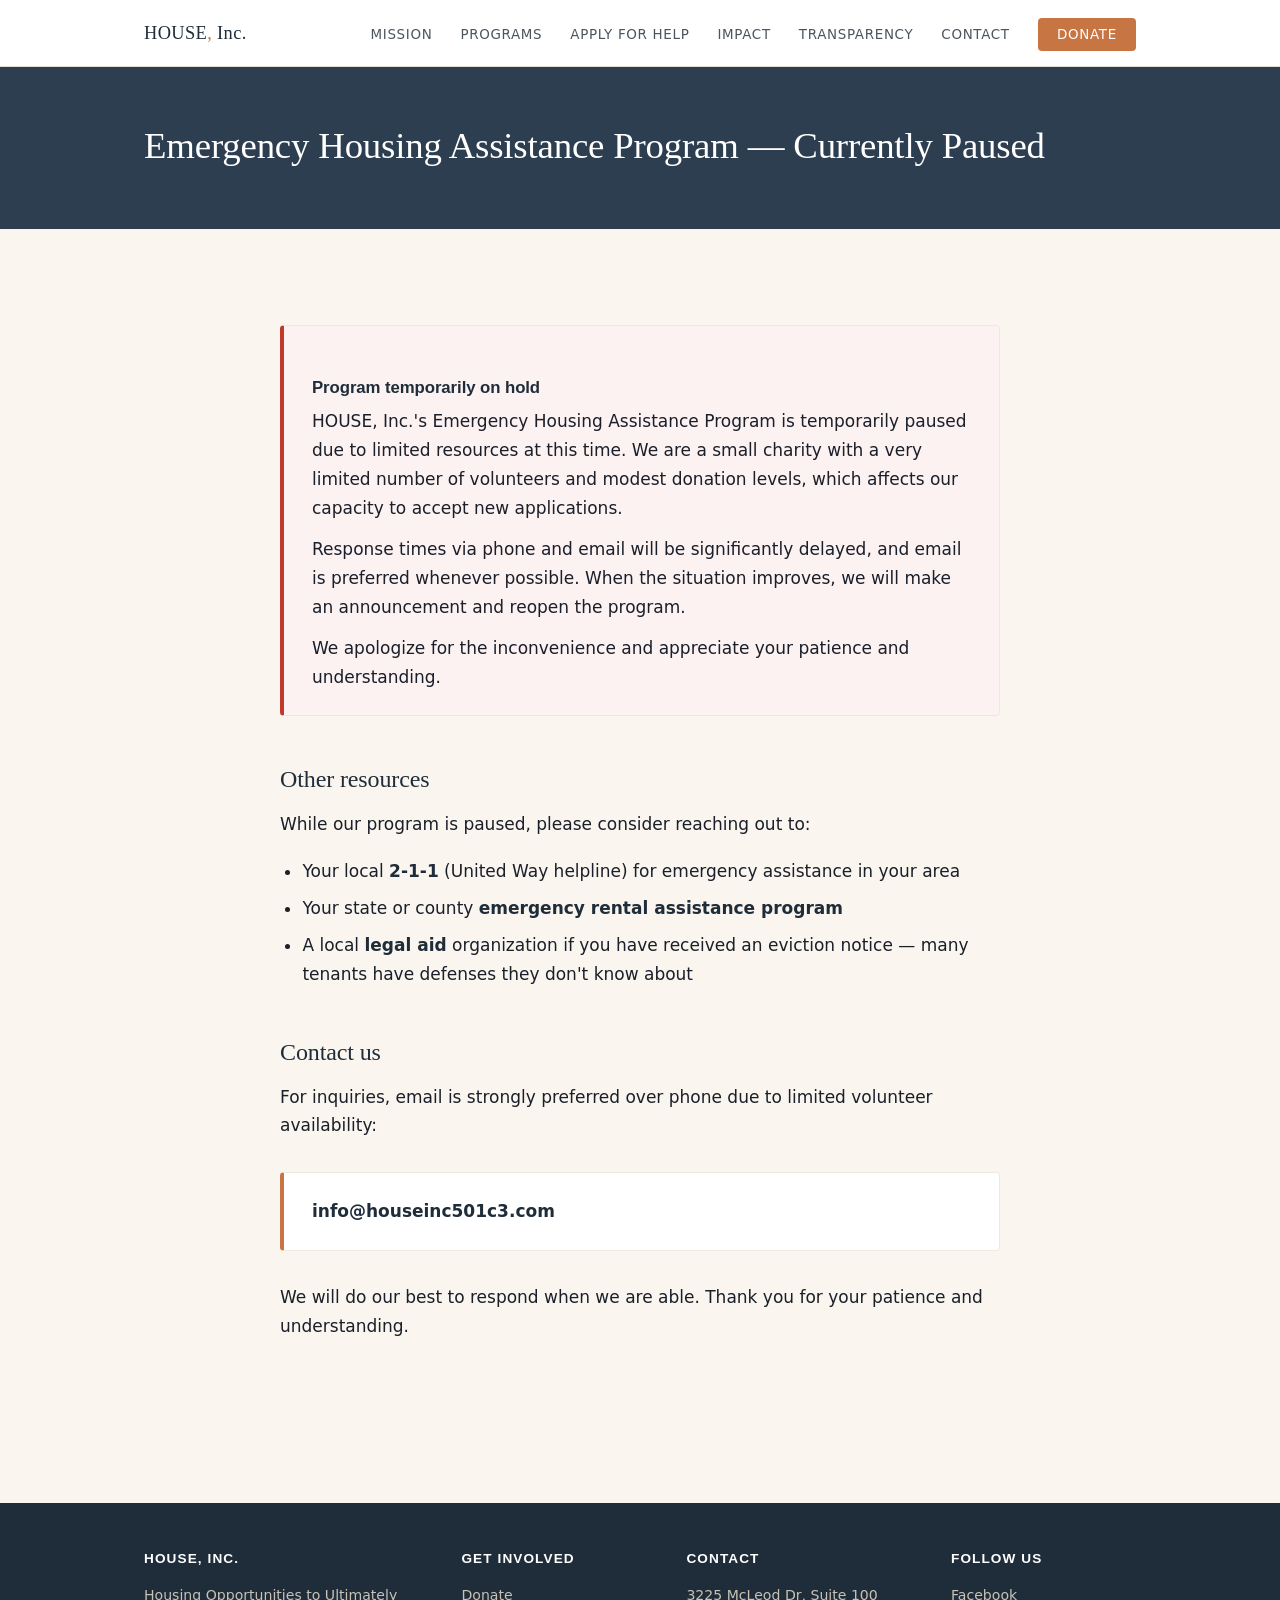
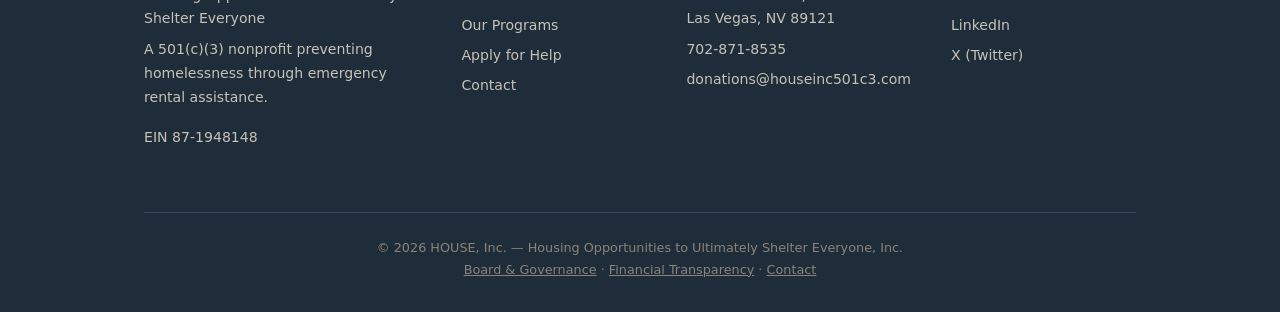
==== commit 4a744090: "apply: tighten paused-state wording Replace the stilted on-hold copy with clearer, more natural lang" ====
--- a/apply/index.html
+++ b/apply/index.html
@@ -40,10 +40,10 @@
    <div class="page-content">
 
     <div class="callout" style="border-left-color: #c0392b; background-color: #fdf2f2;">
-     <h3>Program on hold</h3>
-     <p>Unfortunately, HOUSE, Inc.'s Emergency Housing Assistance Program is <strong>currently on hold</strong> due to lack of resources at this time. We are a very small charity with less than a handful of volunteers and little donations received.</p>
-     <p style="margin-top: 0.75rem;"><strong>Responses via phone and email will be delayed.</strong> Email is favored over phone. When the situation improves, we will make an announcement and reopen the program.</p>
-     <p style="margin-top: 0.75rem;"><strong>Sorry for the inconvenience.</strong></p>
+     <h3>Program temporarily on hold</h3>
+     <p>HOUSE, Inc.'s Emergency Housing Assistance Program is temporarily paused due to limited resources at this time. We are a small charity with a very limited number of volunteers and modest donation levels, which affects our capacity to accept new applications.</p>
+     <p style="margin-top: 0.75rem;">Response times via phone and email will be significantly delayed, and email is preferred whenever possible. When the situation improves, we will make an announcement and reopen the program.</p>
+     <p style="margin-top: 0.75rem;">We apologize for the inconvenience and appreciate your patience and understanding.</p>
     </div>
 
     <h2>Other resources</h2>
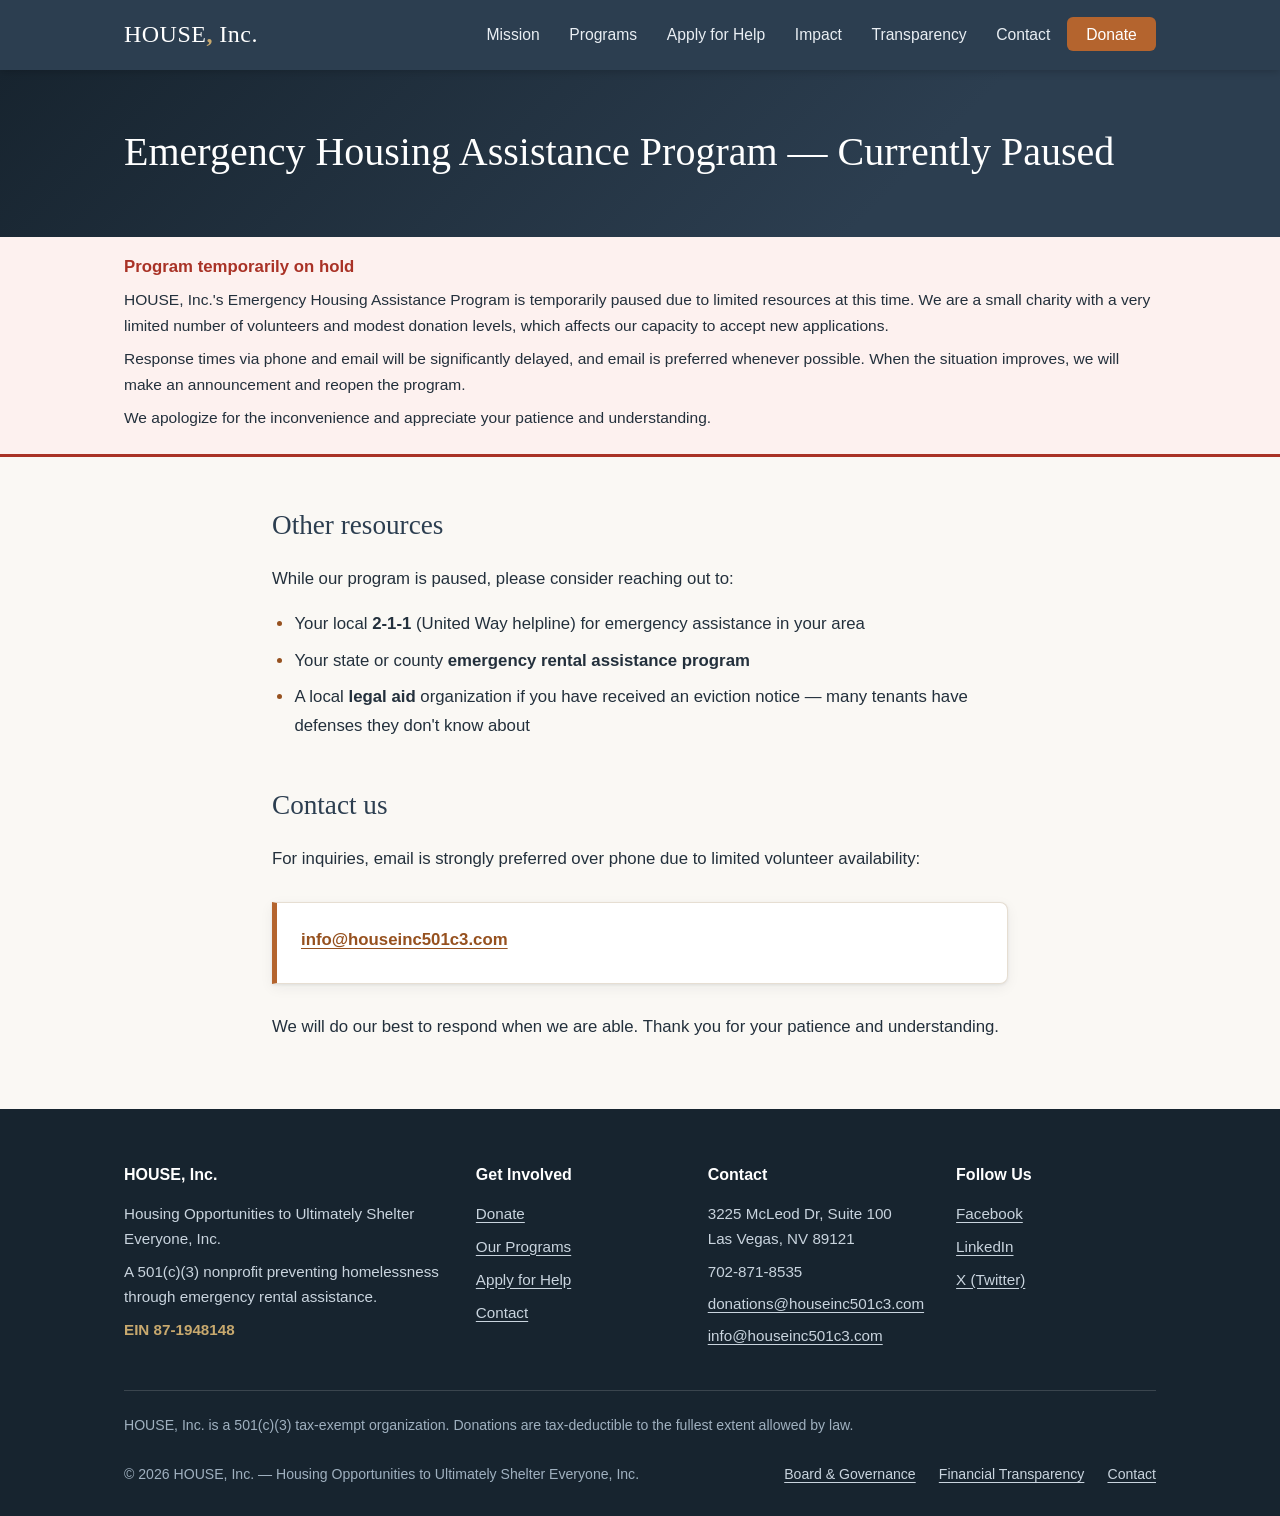
==== commit 31be0ec3: "HOUSE Inc. website rebuild v2 — rebuilt static site (all 9 pages), privacy-hardened, tracking-free" ====
--- a/apply/index.html
+++ b/apply/index.html
@@ -18,34 +18,45 @@
  <meta property="og:image" content="https://houseinc501c3.com/og-image.jpg">
  <meta property="og:url" content="https://houseinc501c3.com/apply/">
  <link rel="stylesheet" href="/style.css">
- <!-- Google tag (gtag.js) — GA4 (HOUSE Inc property 299582647) -->
- <script async src="https://www.googletagmanager.com/gtag/js?id=G-G3Y6Z1L3GK"></script>
- <script>
-  window.dataLayer = window.dataLayer || [];
-  function gtag(){dataLayer.push(arguments);}
-  gtag('js', new Date());
-  gtag('config', 'G-G3Y6Z1L3GK');
- </script>
 </head>
 <body>
- <div id="site-nav"></div>
- <main>
+ <a class="skip-link" href="#main">Skip to main content</a>
+ <header class="site-header">
+  <div class="nav-inner">
+   <a href="/" class="nav-logo">HOUSE<strong>,</strong> Inc.</a>
+   <input type="checkbox" id="nav-toggle" class="nav-toggle-input">
+   <label for="nav-toggle" class="nav-toggle-label" aria-label="Open menu">☰</label>
+   <nav class="main-nav" aria-label="Main">
+    <ul>
+     <li><a href="/mission/">Mission</a></li>
+     <li><a href="/programs/">Programs</a></li>
+     <li><a href="/apply/">Apply for Help</a></li>
+     <li><a href="/stories/">Impact</a></li>
+     <li><a href="/transparency/">Transparency</a></li>
+     <li><a href="/contact/">Contact</a></li>
+     <li><a href="/donate/" class="nav-donate">Donate</a></li>
+    </ul>
+   </nav>
+  </div>
+ </header>
+ <main id="main">
   <section class="page-header">
    <div class="container">
     <h1>Emergency Housing Assistance Program — Currently Paused</h1>
    </div>
   </section>
 
+  <section class="status-notice" aria-label="Program status">
+   <div class="container">
+    <h2>Program temporarily on hold</h2>
+    <p>HOUSE, Inc.'s Emergency Housing Assistance Program is temporarily paused due to limited resources at this time. We are a small charity with a very limited number of volunteers and modest donation levels, which affects our capacity to accept new applications.</p>
+    <p>Response times via phone and email will be significantly delayed, and email is preferred whenever possible. When the situation improves, we will make an announcement and reopen the program.</p>
+    <p>We apologize for the inconvenience and appreciate your patience and understanding.</p>
+   </div>
+  </section>
+
   <div class="container">
    <div class="page-content">
-
-    <div class="callout" style="border-left-color: #c0392b; background-color: #fdf2f2;">
-     <h3>Program temporarily on hold</h3>
-     <p>HOUSE, Inc.'s Emergency Housing Assistance Program is temporarily paused due to limited resources at this time. We are a small charity with a very limited number of volunteers and modest donation levels, which affects our capacity to accept new applications.</p>
-     <p style="margin-top: 0.75rem;">Response times via phone and email will be significantly delayed, and email is preferred whenever possible. When the situation improves, we will make an announcement and reopen the program.</p>
-     <p style="margin-top: 0.75rem;">We apologize for the inconvenience and appreciate your patience and understanding.</p>
-    </div>
-
     <h2>Other resources</h2>
     <p>While our program is paused, please consider reaching out to:</p>
     <ul>
@@ -59,14 +70,54 @@
     <div class="callout">
      <p><a href="mailto:info@houseinc501c3.com"><strong>info@houseinc501c3.com</strong></a></p>
     </div>
-
     <p>We will do our best to respond when we are able. Thank you for your patience and understanding.</p>
-
    </div>
   </div>
  </main>
- <div id="site-footer"></div>
- <script src="/nav.js"></script>
- <script src="/footer.js"></script>
+ <footer class="site-footer">
+  <div class="container">
+   <div class="footer-grid">
+    <div>
+     <h4>HOUSE, Inc.</h4>
+     <p>Housing Opportunities to Ultimately Shelter Everyone, Inc.</p>
+     <p>A 501(c)(3) nonprofit preventing homelessness through emergency rental assistance.</p>
+     <p class="footer-ein">EIN 87-1948148</p>
+    </div>
+    <div>
+     <h4>Get Involved</h4>
+     <ul>
+      <li><a href="/donate/">Donate</a></li>
+      <li><a href="/programs/">Our Programs</a></li>
+      <li><a href="/apply/">Apply for Help</a></li>
+      <li><a href="/contact/">Contact</a></li>
+     </ul>
+    </div>
+    <div>
+     <h4>Contact</h4>
+     <p>3225 McLeod Dr, Suite 100<br>Las Vegas, NV 89121</p>
+     <p>702-871-8535</p>
+     <p><a href="mailto:donations@houseinc501c3.com">donations@houseinc501c3.com</a></p>
+     <p><a href="mailto:info@houseinc501c3.com">info@houseinc501c3.com</a></p>
+    </div>
+    <div>
+     <h4>Follow Us</h4>
+     <ul>
+      <li><a href="https://www.facebook.com/HOUSE.nonprofit.501c3" rel="noopener" target="_blank">Facebook</a></li>
+      <li><a href="https://www.linkedin.com/company/houseinc501c3/" rel="noopener" target="_blank">LinkedIn</a></li>
+      <li><a href="https://x.com/HOUSEinc501c3" rel="noopener" target="_blank">X (Twitter)</a></li>
+     </ul>
+    </div>
+   </div>
+   <p class="footer-tax">HOUSE, Inc. is a 501(c)(3) tax-exempt organization. Donations are tax-deductible to the fullest extent allowed by law.</p>
+   <div class="footer-bottom">
+    <span>© 2026 HOUSE, Inc. — Housing Opportunities to Ultimately Shelter Everyone, Inc.</span>
+    <nav aria-label="Footer">
+     <a href="/board/">Board &amp; Governance</a>
+     <a href="/transparency/">Financial Transparency</a>
+     <a href="/contact/">Contact</a>
+    </nav>
+   </div>
+  </div>
+ </footer>
 </body>
 </html>
--- a/style.css
+++ b/style.css
@@ -1,669 +1,474 @@
-/* ================================================
- HOUSE, Inc. — Main Stylesheet
- A 501(c)(3) preventing homelessness through
- emergency rental assistance.
- ================================================ */
+/* ============================================================
+   HOUSE, Inc. — site stylesheet (v2)
+   Single file, no inline styles. System font stacks only —
+   no external fonts, no trackers, no ads.
+   ============================================================ */
 
 :root {
- --slate: #2c3e50;
- --slate-dark: #1f2d3a;
- --slate-light: #4a5d72;
- --warm: #c87544;
- --warm-light: #e09668;
- --cream: #faf6ef;
- --paper: #ffffff;
- --ink: #1a1f2a;
- --ink-soft: #4a5560;
- --ink-muted: #7a8290;
- --border: #e3dccf;
- --border-soft: #efe9dd;
- --max-width: 1040px;
- --radius: 4px;
-}
-
-* { box-sizing: border-box; margin: 0; padding: 0; }
+  --navy: #2c3e50;
+  --navy-dark: #1f2d3a;
+  --navy-deep: #17242f;
+  --accent: #b4642e;          /* warm terracotta */
+  --accent-dark: #96511f;
+  --gold: #c8a96e;
+  --sand: #faf8f4;            /* warm page background */
+  --paper: #ffffff;
+  --ink: #23303c;
+  --ink-muted: #5d6d7c;
+  --line: #e6ded2;
+  --status-red: #a93226;
+  --status-bg: #fdf1ef;
+  --radius: 10px;
+  --shadow: 0 1px 3px rgba(23, 36, 47, 0.08), 0 4px 14px rgba(23, 36, 47, 0.06);
+  --font-body: -apple-system, BlinkMacSystemFont, "Segoe UI", Roboto, Helvetica, Arial, sans-serif;
+  --font-display: Georgia, "Times New Roman", Times, serif;
+}
+
+*, *::before, *::after { box-sizing: border-box; }
 
 html { scroll-behavior: smooth; }
 
 body {
- background: var(--cream);
- color: var(--ink);
- font-family: -apple-system, BlinkMacSystemFont, "Segoe UI", system-ui, sans-serif;
- font-size: 17px;
- line-height: 1.7;
- -webkit-font-smoothing: antialiased;
-}
-
-h1, h2, h3, h4 {
- font-family: Georgia, "Times New Roman", serif;
- color: var(--slate-dark);
- line-height: 1.25;
- font-weight: 400;
- letter-spacing: -0.005em;
-}
-
-a { color: var(--warm); text-decoration: none; transition: color 0.15s ease; }
-a:hover { color: var(--slate); text-decoration: underline; text-underline-offset: 3px; }
+  margin: 0;
+  font-family: var(--font-body);
+  font-size: 1.05rem;
+  line-height: 1.7;
+  color: var(--ink);
+  background: var(--sand);
+}
+
+img { max-width: 100%; height: auto; }
+
+a { color: var(--accent-dark); text-decoration: underline; text-underline-offset: 3px; }
+a:hover { color: var(--accent); }
+
+/* Accessibility */
+.skip-link {
+  position: absolute;
+  left: -9999px;
+  top: 0;
+  background: var(--navy);
+  color: #fff;
+  padding: 0.6rem 1rem;
+  z-index: 200;
+  border-radius: 0 0 6px 0;
+}
+.skip-link:focus { left: 0; }
+
+:focus-visible {
+  outline: 3px solid var(--gold);
+  outline-offset: 2px;
+}
 
 .container {
- max-width: var(--max-width);
- margin: 0 auto;
- padding: 0 1.5rem;
-}
-
-/* ============================================
- Navigation
- ============================================ */
-#site-nav {
- background: var(--paper);
- border-bottom: 1px solid var(--border);
- padding: 1.1rem 0;
- position: sticky;
- top: 0;
- z-index: 50;
-}
-
-#site-nav .container {
- display: flex;
- align-items: center;
- justify-content: space-between;
- gap: 1.5rem;
+  max-width: 1080px;
+  margin: 0 auto;
+  padding: 0 1.5rem;
+}
+
+/* ============ Header / nav ============ */
+.site-header {
+  background: var(--navy);
+  color: #fff;
+  position: sticky;
+  top: 0;
+  z-index: 100;
+  box-shadow: 0 2px 8px rgba(0, 0, 0, 0.18);
+}
+
+.nav-inner {
+  display: flex;
+  align-items: center;
+  justify-content: space-between;
+  gap: 1rem;
+  padding: 0.9rem 1.5rem;
+  max-width: 1080px;
+  margin: 0 auto;
 }
 
 .nav-logo {
- font-family: Georgia, serif;
- font-size: 1.15rem;
- color: var(--slate-dark);
- font-weight: 400;
- letter-spacing: 0.02em;
- white-space: nowrap;
-}
-
-.nav-logo strong { color: var(--warm); font-weight: 400; }
+  font-family: var(--font-display);
+  font-size: 1.5rem;
+  color: #fff;
+  text-decoration: none;
+  letter-spacing: 0.02em;
+  white-space: nowrap;
+}
+.nav-logo strong { font-weight: 700; color: var(--gold); }
+.nav-logo:hover { color: #fff; }
 
 .main-nav ul {
- list-style: none;
- display: flex;
- gap: 1.75rem;
- align-items: center;
+  display: flex;
+  align-items: center;
+  gap: 0.25rem;
+  list-style: none;
+  margin: 0;
+  padding: 0;
 }
 
 .main-nav a {
- color: var(--ink-soft);
- font-size: 0.84rem;
- letter-spacing: 0.05em;
- text-transform: uppercase;
- font-weight: 500;
-}
-
-.main-nav a:hover { color: var(--warm); text-decoration: none; }
+  color: #e9eef3;
+  text-decoration: none;
+  padding: 0.55rem 0.8rem;
+  border-radius: 6px;
+  font-size: 0.98rem;
+  font-weight: 500;
+  white-space: nowrap;
+}
+.main-nav a:hover { background: rgba(255, 255, 255, 0.1); color: #fff; }
 
 .nav-donate {
- background: var(--warm);
- color: var(--paper) !important;
- padding: 0.55rem 1.2rem;
- border-radius: var(--radius);
- text-transform: uppercase;
- font-size: 0.84rem;
- letter-spacing: 0.06em;
-}
-
-.nav-donate:hover { background: var(--slate); text-decoration: none; }
-
-.nav-toggle {
- display: none;
- background: none;
- border: none;
- font-size: 1.5rem;
- color: var(--slate-dark);
- cursor: pointer;
- padding: 0.25rem 0.5rem;
-}
-
-/* ============================================
- Footer
- ============================================ */
-#site-footer {
- background: var(--slate-dark);
- color: #c8c2b6;
- padding: 3rem 0 2rem;
- margin-top: 5rem;
- font-size: 0.88rem;
- line-height: 1.7;
-}
-
-#site-footer .container {
- display: grid;
- grid-template-columns: 1.5fr 1fr 1fr 1fr;
- gap: 2.5rem;
-}
-
-.footer-col h4 {
- color: var(--paper);
- font-size: 0.85rem;
- text-transform: uppercase;
- letter-spacing: 0.08em;
- font-family: -apple-system, sans-serif;
- font-weight: 600;
- margin-bottom: 1rem;
-}
-
-.footer-col p, .footer-col li {
- color: #c8c2b6;
- margin-bottom: 0.4rem;
-}
-
-.footer-col a { color: #c8c2b6; }
-.footer-col a:hover { color: var(--warm-light); }
-
-.footer-col ul { list-style: none; }
-
+  background: var(--accent) !important;
+  color: #fff !important;
+  padding: 0.55rem 1.2rem !important;
+  font-weight: 700;
+}
+.nav-donate:hover { background: var(--accent-dark) !important; }
+
+.nav-toggle-input { position: absolute; left: -9999px; }
+.nav-toggle-label {
+  display: none;
+  cursor: pointer;
+  font-size: 1.6rem;
+  color: #fff;
+  padding: 0.35rem 0.6rem;
+  border: 1px solid rgba(255, 255, 255, 0.35);
+  border-radius: 6px;
+  user-select: none;
+}
+
+/* ============ Status notice (paused program) ============ */
+.status-notice {
+  background: var(--status-bg);
+  border-bottom: 3px solid var(--status-red);
+  padding: 1rem 0;
+}
+.status-notice h2 {
+  margin: 0 0 0.35rem;
+  font-size: 1.05rem;
+  color: var(--status-red);
+  font-family: var(--font-body);
+  font-weight: 700;
+}
+.status-notice p { margin: 0.4rem 0; font-size: 0.97rem; }
+.status-notice p:first-of-type { margin-top: 0; }
+
+/* ============ Hero (homepage) ============ */
+.hero {
+  background: linear-gradient(135deg, var(--navy-deep) 0%, var(--navy) 60%, #35506b 100%);
+  color: #fff;
+  padding: 4.5rem 0 4rem;
+  text-align: center;
+}
+.hero h1 {
+  font-family: var(--font-display);
+  font-size: clamp(1.9rem, 4.5vw, 2.9rem);
+  line-height: 1.25;
+  margin: 0 0 1.1rem;
+  font-weight: 400;
+}
+.hero .tagline {
+  font-size: 1.15rem;
+  color: #dfe7ee;
+  max-width: 44rem;
+  margin: 0 auto 1.8rem;
+}
+.hero-actions { display: flex; gap: 0.9rem; justify-content: center; flex-wrap: wrap; }
+
+.btn-primary, .btn-secondary {
+  display: inline-block;
+  padding: 0.85rem 1.9rem;
+  border-radius: 8px;
+  font-weight: 700;
+  font-size: 1.05rem;
+  text-decoration: none;
+  transition: transform 0.12s ease, box-shadow 0.12s ease, background 0.12s ease;
+}
+.btn-primary {
+  background: var(--accent);
+  color: #fff !important;
+  box-shadow: 0 3px 10px rgba(180, 100, 46, 0.4);
+}
+.btn-primary:hover { background: var(--accent-dark); transform: translateY(-1px); }
+.btn-secondary {
+  background: transparent;
+  color: #fff !important;
+  border: 2px solid rgba(255, 255, 255, 0.65);
+}
+.btn-secondary:hover { border-color: #fff; background: rgba(255, 255, 255, 0.08); transform: translateY(-1px); }
+
+/* ============ Page header (inner pages) ============ */
+.page-header {
+  background: linear-gradient(135deg, var(--navy-deep) 0%, var(--navy) 70%);
+  color: #fff;
+  padding: 3rem 0 2.6rem;
+}
+.page-header h1 {
+  font-family: var(--font-display);
+  font-weight: 400;
+  font-size: clamp(1.8rem, 4vw, 2.5rem);
+  margin: 0 0 0.6rem;
+}
+.page-header p { color: #dfe7ee; margin: 0; font-size: 1.1rem; max-width: 46rem; }
+
+/* ============ Sections ============ */
+.section { padding: 3.5rem 0; }
+.section-soft { background: var(--paper); border-top: 1px solid var(--line); border-bottom: 1px solid var(--line); }
+
+.section-header { max-width: 46rem; margin: 0 0 2.2rem; }
+.eyebrow {
+  display: inline-block;
+  font-size: 0.8rem;
+  font-weight: 700;
+  letter-spacing: 0.14em;
+  text-transform: uppercase;
+  color: var(--accent-dark);
+  margin-bottom: 0.6rem;
+}
+.section-header h2 {
+  font-family: var(--font-display);
+  font-weight: 400;
+  font-size: clamp(1.5rem, 3vw, 2rem);
+  margin: 0 0 0.8rem;
+  color: var(--navy);
+}
+.section-header p { color: var(--ink-muted); margin: 0; font-size: 1.08rem; }
+
+/* Cards */
+.pillars-grid {
+  display: grid;
+  grid-template-columns: repeat(3, 1fr);
+  gap: 1.4rem;
+}
+.pillar {
+  background: var(--paper);
+  border: 1px solid var(--line);
+  border-radius: var(--radius);
+  padding: 1.8rem 1.6rem;
+  box-shadow: var(--shadow);
+}
+.pillar .icon {
+  font-size: 1.7rem;
+  width: 3.2rem;
+  height: 3.2rem;
+  display: flex;
+  align-items: center;
+  justify-content: center;
+  background: var(--sand);
+  border: 1px solid var(--line);
+  border-radius: 50%;
+  margin-bottom: 1rem;
+  color: var(--accent-dark);
+}
+.pillar h3 { margin: 0 0 0.6rem; font-size: 1.15rem; color: var(--navy); }
+.pillar p { margin: 0; color: var(--ink-muted); font-size: 0.99rem; }
+.pillar p + p { margin-top: 0.8rem; }
+
+/* Stats band */
+.stats {
+  background: var(--navy);
+  color: #fff;
+  padding: 3rem 0;
+}
+.stats-grid {
+  display: grid;
+  grid-template-columns: repeat(3, 1fr);
+  gap: 1.5rem;
+  text-align: center;
+}
+.stat-number {
+  font-family: var(--font-display);
+  font-size: 2.6rem;
+  color: var(--gold);
+}
+.stat-label { color: #cfd9e2; font-size: 1rem; margin-top: 0.3rem; }
+
+/* Content column */
+.page-content {
+  max-width: 46rem;
+  margin: 0 auto;
+  padding: 2.8rem 0 3.2rem;
+}
+.page-content h2 {
+  font-family: var(--font-display);
+  font-weight: 400;
+  font-size: 1.7rem;
+  color: var(--navy);
+  margin: 2.6rem 0 0.9rem;
+}
+.page-content h2:first-child { margin-top: 0; }
+.page-content h3 { color: var(--navy); margin: 0 0 0.5rem; font-size: 1.15rem; }
+.page-content ul { padding-left: 1.4rem; }
+.page-content li { margin-bottom: 0.5rem; }
+.page-content li::marker { color: var(--accent-dark); }
+
+/* Callouts */
+.callout {
+  background: var(--paper);
+  border: 1px solid var(--line);
+  border-left: 5px solid var(--accent);
+  border-radius: 0 8px 8px 0;
+  padding: 1.4rem 1.5rem;
+  margin: 1.8rem 0;
+  box-shadow: var(--shadow);
+}
+.callout p { margin: 0.4rem 0; }
+.callout p:first-child { margin-top: 0; }
+.callout h3 { margin-bottom: 0.6rem; }
+.callout-status {
+  border-left-color: var(--status-red);
+  background: var(--status-bg);
+}
+.callout-status h3 { color: var(--status-red); }
+.callout-fraud {
+  border-left-color: var(--status-red);
+  background: #fdf6f6;
+}
+.callout-fraud h3 { color: var(--status-red); }
+.callout-address { font-family: var(--font-display); font-size: 1.1rem; }
+.callout-phone { font-size: 1.1rem; }
+.callout-note { margin-top: 0.75rem; }
+.callout .fine { font-size: 0.9rem; color: var(--ink-muted); }
+
+/* Definition list */
+.info-list { list-style: none; padding: 0; margin: 0; }
+.info-list li {
+  display: grid;
+  grid-template-columns: 12rem 1fr;
+  gap: 1rem;
+  padding: 0.9rem 0;
+  border-bottom: 1px solid var(--line);
+}
+.info-list li:first-child { border-top: 1px solid var(--line); }
+.info-list .label { font-weight: 700; color: var(--navy); }
+.info-list .value { color: var(--ink); }
+
+/* Program cards */
+.program-card {
+  background: var(--paper);
+  border: 1px solid var(--line);
+  border-radius: var(--radius);
+  padding: 1.8rem 1.7rem;
+  margin: 1.6rem 0;
+  box-shadow: var(--shadow);
+}
+.program-card h3 { font-size: 1.3rem; margin: 0.6rem 0 0.8rem; color: var(--navy); }
+.program-tag {
+  display: inline-block;
+  font-size: 0.78rem;
+  font-weight: 700;
+  letter-spacing: 0.1em;
+  text-transform: uppercase;
+  color: var(--accent-dark);
+  background: #f5e8d8;
+  padding: 0.25rem 0.7rem;
+  border-radius: 999px;
+}
+
+/* CTA banner */
+.cta-banner {
+  background: linear-gradient(135deg, var(--navy-deep) 0%, var(--navy) 70%);
+  color: #fff;
+  padding: 3.4rem 0;
+  text-align: center;
+}
+.cta-banner h2 {
+  font-family: var(--font-display);
+  font-weight: 400;
+  font-size: clamp(1.5rem, 3vw, 2rem);
+  margin: 0 0 0.8rem;
+}
+.cta-banner p { color: #dfe7ee; max-width: 42rem; margin: 0 auto 1.6rem; }
+.cta-banner a.btn-primary { color: #fff !important; }
+.cta-banner .plain-link { color: #fff; text-decoration: underline; }
+.cta-banner .plain-link:hover { color: var(--gold); }
+
+/* ============ Footer ============ */
+.site-footer {
+  background: var(--navy-deep);
+  color: #c9d4de;
+  padding: 3.2rem 0 1.8rem;
+  font-size: 0.95rem;
+}
+.footer-grid {
+  display: grid;
+  grid-template-columns: 1.6fr 1fr 1fr 1fr;
+  gap: 2rem;
+  margin-bottom: 2.2rem;
+}
+.site-footer h4 {
+  color: #fff;
+  margin: 0 0 0.8rem;
+  font-size: 1rem;
+  font-family: var(--font-body);
+  font-weight: 700;
+}
+.site-footer p { margin: 0.4rem 0; }
+.footer-ein { font-weight: 700; color: var(--gold); }
+.site-footer ul { list-style: none; margin: 0; padding: 0; }
+.site-footer li { margin-bottom: 0.45rem; }
+.site-footer a { color: #c9d4de; }
+.site-footer a:hover { color: #fff; }
+.footer-tax {
+  border-top: 1px solid rgba(255, 255, 255, 0.15);
+  padding-top: 1.4rem;
+  font-size: 0.88rem;
+  color: #9fb0bf;
+}
 .footer-bottom {
- grid-column: 1 / -1;
- border-top: 1px solid #3a4a5d;
- padding-top: 1.5rem;
- margin-top: 1rem;
- text-align: center;
- color: #8a8478;
- font-size: 0.8rem;
-}
-
-.footer-bottom a { color: #8a8478; text-decoration: underline; }
-
-/* ============================================
- Hero
- ============================================ */
-.hero {
- background: linear-gradient(135deg, var(--slate-dark) 0%, var(--slate) 100%);
- color: var(--paper);
- padding: 5rem 0 4rem;
- position: relative;
- overflow: hidden;
-}
-
-.hero::before {
- content: "";
- position: absolute;
- top: 0; right: 0; bottom: 0; left: 0;
- background: radial-gradient(circle at 80% 20%, rgba(200, 117, 68, 0.15) 0%, transparent 50%);
- pointer-events: none;
-}
-
-.hero .container { position: relative; z-index: 1; }
-
-.hero h1 {
- color: var(--paper);
- font-size: 2.6rem;
- margin-bottom: 1.25rem;
- max-width: 720px;
- line-height: 1.2;
-}
-
-.hero .tagline {
- color: #d4cec2;
- font-size: 1.15rem;
- max-width: 600px;
- line-height: 1.65;
- margin-bottom: 2rem;
-}
-
-.hero-actions {
- display: flex;
- gap: 1rem;
- flex-wrap: wrap;
-}
-
-.btn-primary {
- background: var(--warm);
- color: var(--paper);
- padding: 0.85rem 1.75rem;
- border-radius: var(--radius);
- font-size: 0.95rem;
- font-weight: 500;
- letter-spacing: 0.03em;
- display: inline-block;
-}
-
-.btn-primary:hover {
- background: var(--warm-light);
- color: var(--slate-dark);
- text-decoration: none;
-}
-
-.btn-secondary {
- background: transparent;
- color: var(--paper);
- border: 1px solid #6b7a8c;
- padding: 0.85rem 1.75rem;
- border-radius: var(--radius);
- font-size: 0.95rem;
- letter-spacing: 0.03em;
- display: inline-block;
-}
-
-.btn-secondary:hover {
- background: rgba(255, 255, 255, 0.08);
- color: var(--paper);
- text-decoration: none;
-}
-
-/* ============================================
- Sections
- ============================================ */
-.section {
- padding: 4.5rem 0;
-}
-
-.section-tight { padding: 3rem 0; }
-
-.section-soft { background: var(--paper); border-top: 1px solid var(--border-soft); border-bottom: 1px solid var(--border-soft); }
-
-.section-header {
- text-align: center;
- margin-bottom: 3rem;
-}
-
-.section-header .eyebrow {
- display: inline-block;
- font-size: 0.78rem;
- letter-spacing: 0.15em;
- text-transform: uppercase;
- color: var(--warm);
- font-weight: 600;
- margin-bottom: 0.75rem;
-}
-
-.section-header h2 {
- font-size: 2rem;
- max-width: 640px;
- margin: 0 auto 1rem;
-}
-
-.section-header p {
- color: var(--ink-soft);
- max-width: 600px;
- margin: 0 auto;
- font-size: 1.05rem;
-}
-
-/* ============================================
- Pillars / Cards
- ============================================ */
-.pillars-grid {
- display: grid;
- grid-template-columns: repeat(3, 1fr);
- gap: 1.5rem;
-}
-
-.pillar {
- background: var(--paper);
- border: 1px solid var(--border-soft);
- border-radius: var(--radius);
- padding: 2rem 1.75rem;
-}
-
-.pillar .icon {
- width: 44px;
- height: 44px;
- background: var(--cream);
- border-radius: 50%;
- display: flex;
- align-items: center;
- justify-content: center;
- color: var(--warm);
- font-size: 1.3rem;
- margin-bottom: 1.25rem;
-}
-
-.pillar h3 {
- font-size: 1.15rem;
- margin-bottom: 0.5rem;
- color: var(--slate-dark);
-}
-
-.pillar p {
- color: var(--ink-soft);
- font-size: 0.95rem;
-}
-
-/* ============================================
- Stats
- ============================================ */
-.stats {
- background: var(--slate-dark);
- color: var(--paper);
- padding: 3.5rem 0;
-}
-
-.stats-grid {
- display: grid;
- grid-template-columns: repeat(3, 1fr);
- gap: 2rem;
- text-align: center;
-}
-
-.stat-number {
- font-family: Georgia, serif;
- font-size: 2.6rem;
- color: var(--warm-light);
- line-height: 1;
- margin-bottom: 0.5rem;
-}
-
-.stat-label {
- font-size: 0.85rem;
- text-transform: uppercase;
- letter-spacing: 0.08em;
- color: #b4ada1;
-}
-
-/* ============================================
- Page Content (inner pages)
- ============================================ */
-.page-header {
- background: var(--slate);
- color: var(--paper);
- padding: 3.5rem 0 3rem;
-}
-
-.page-header h1 {
- color: var(--paper);
- font-size: 2.3rem;
- margin-bottom: 0.75rem;
-}
-
-.page-header p {
- color: #c8c2b6;
- font-size: 1.1rem;
- max-width: 640px;
-}
-
-.page-content {
- padding: 4rem 0;
- max-width: 720px;
- margin: 0 auto;
-}
-
-.page-content h2 {
- font-size: 1.5rem;
- color: var(--slate-dark);
- margin: 2.5rem 0 1rem;
- padding-top: 0.5rem;
-}
-
-.page-content h2:first-child { margin-top: 0; }
-
-.page-content h3 {
- font-size: 1.1rem;
- color: var(--slate-dark);
- margin: 1.75rem 0 0.75rem;
- font-family: -apple-system, sans-serif;
- font-weight: 600;
-}
-
-.page-content p {
- margin-bottom: 1.1rem;
- color: var(--ink);
-}
-
-.page-content ul, .page-content ol {
- margin: 0.5rem 0 1.25rem 1.4rem;
-}
-
-.page-content li {
- margin-bottom: 0.5rem;
- color: var(--ink);
-}
-
-.page-content strong { color: var(--slate-dark); }
-
-.page-content a { color: var(--warm); }
-
-.page-content blockquote {
- border-left: 3px solid var(--warm);
- padding: 0.5rem 0 0.5rem 1.25rem;
- margin: 1.5rem 0;
- color: var(--ink-soft);
- font-style: italic;
-}
-
-/* ============================================
- Callout / Info Box
- ============================================ */
-.callout {
- background: var(--paper);
- border: 1px solid var(--border-soft);
- border-left: 4px solid var(--warm);
- border-radius: var(--radius);
- padding: 1.5rem 1.75rem;
- margin: 2rem 0;
-}
-
-.callout h3 {
- color: var(--slate-dark);
- font-family: -apple-system, sans-serif;
- font-weight: 600;
- font-size: 1.05rem;
- margin-bottom: 0.5rem;
-}
-
-.callout p { margin-bottom: 0.5rem; }
-.callout p:last-child { margin-bottom: 0; }
-
-/* ============================================
- Programs
- ============================================ */
-.program-card {
- background: var(--paper);
- border: 1px solid var(--border-soft);
- border-radius: var(--radius);
- padding: 2rem;
- margin-bottom: 1.5rem;
-}
-
-.program-card h3 {
- color: var(--slate-dark);
- font-size: 1.35rem;
- margin-bottom: 0.5rem;
-}
-
-.program-card .program-tag {
- display: inline-block;
- background: var(--cream);
- color: var(--warm);
- font-size: 0.75rem;
- padding: 0.25rem 0.7rem;
- border-radius: 99px;
- letter-spacing: 0.05em;
- text-transform: uppercase;
- font-weight: 600;
- margin-bottom: 1rem;
-}
-
-/* ============================================
- Forms
- ============================================ */
-.form-card {
- background: var(--paper);
- border: 1px solid var(--border-soft);
- border-radius: var(--radius);
- padding: 2.5rem;
- max-width: 640px;
- margin: 0 auto;
-}
-
-.form-group { margin-bottom: 1.25rem; }
-
-.form-group label {
- display: block;
- font-size: 0.85rem;
- color: var(--ink-soft);
- margin-bottom: 0.4rem;
- letter-spacing: 0.04em;
- font-weight: 500;
-}
-
-.form-group input,
-.form-group textarea,
-.form-group select {
- width: 100%;
- padding: 0.75rem 0.9rem;
- border: 1px solid var(--border);
- background: white;
- font-family: inherit;
- font-size: 1rem;
- color: var(--ink);
- border-radius: var(--radius);
-}
-
-.form-group input:focus,
-.form-group textarea:focus,
-.form-group select:focus {
- outline: none;
- border-color: var(--warm);
- box-shadow: 0 0 0 3px rgba(200, 117, 68, 0.15);
-}
-
-.form-group textarea { min-height: 130px; resize: vertical; }
-
-.btn {
- display: inline-block;
- padding: 0.85rem 1.75rem;
- background: var(--warm);
- color: var(--paper) !important;
- font-size: 0.92rem;
- letter-spacing: 0.04em;
- font-weight: 500;
- border: none;
- border-radius: var(--radius);
- cursor: pointer;
- font-family: inherit;
-}
-
-.btn:hover { background: var(--slate); }
-
-.btn-block { width: 100%; text-align: center; }
-
-.btn-outline {
- background: transparent;
- color: var(--slate-dark) !important;
- border: 1px solid var(--border);
-}
-
-.btn-outline:hover { background: var(--cream); color: var(--slate-dark) !important; }
-
-/* ============================================
- Info table (board, etc.)
- ============================================ */
-.info-list {
- list-style: none;
- margin: 1rem 0;
-}
-
-.info-list li {
- display: flex;
- gap: 1.5rem;
- padding: 0.75rem 0;
- border-bottom: 1px solid var(--border-soft);
-}
-
-.info-list .label {
- flex: 0 0 160px;
- color: var(--ink-muted);
- font-size: 0.85rem;
- text-transform: uppercase;
- letter-spacing: 0.05em;
- padding-top: 0.15rem;
-}
-
-.info-list .value {
- flex: 1;
- color: var(--ink);
-}
-
-/* ============================================
- CTA Banner
- ============================================ */
-.cta-banner {
- background: var(--warm);
- color: var(--paper);
- padding: 3.5rem 0;
- text-align: center;
-}
-
-.cta-banner h2 {
- color: var(--paper);
- font-size: 1.9rem;
- margin-bottom: 0.75rem;
-}
-
-.cta-banner p {
- color: #f5e6d8;
- max-width: 540px;
- margin: 0 auto 1.75rem;
- font-size: 1.05rem;
-}
-
-.cta-banner .btn-primary {
- background: var(--slate-dark);
- color: var(--paper) !important;
-}
-
-.cta-banner .btn-primary:hover { background: var(--slate); }
-
-.cta-banner .btn-secondary {
- color: var(--paper);
- border-color: rgba(255, 255, 255, 0.4);
-}
-
-.cta-banner .btn-secondary:hover { background: rgba(255, 255, 255, 0.1); }
-
-/* ============================================
- Responsive
- ============================================ */
-@media (max-width: 860px) {
- .pillars-grid { grid-template-columns: 1fr; }
- .stats-grid { grid-template-columns: 1fr; gap: 2.5rem; }
- #site-footer .container { grid-template-columns: 1fr 1fr; gap: 2rem; }
-
- .nav-toggle { display: block; }
-
- .main-nav {
- display: none;
- position: absolute;
- top: 100%;
- left: 0;
- right: 0;
- background: var(--paper);
- border-bottom: 1px solid var(--border);
- padding: 1rem 1.5rem 1.5rem;
- box-shadow: 0 4px 12px rgba(0,0,0,0.06);
- }
-
- .main-nav.open { display: block; }
-
- .main-nav ul {
- flex-direction: column;
- gap: 1rem;
- align-items: flex-start;
- }
-
- .main-nav a { font-size: 0.95rem; }
-
- .nav-donate { margin-top: 0.5rem; }
-
- #site-nav { position: relative; }
-
- .hero h1 { font-size: 2rem; }
- .hero { padding: 3.5rem 0 3rem; }
-
- .page-header h1 { font-size: 1.85rem; }
- .section-header h2 { font-size: 1.65rem; }
-}
-
-@media (max-width: 480px) {
- body { font-size: 16px; }
- .hero h1 { font-size: 1.75rem; }
- .btn-primary, .btn-secondary { width: 100%; text-align: center; }
- .hero-actions { flex-direction: column; }
-}
+  display: flex;
+  justify-content: space-between;
+  align-items: center;
+  flex-wrap: wrap;
+  gap: 0.6rem;
+  padding-top: 1.2rem;
+  font-size: 0.88rem;
+  color: #9fb0bf;
+}
+.footer-bottom nav a { margin-left: 1.2rem; }
+
+/* 404 */
+.error-page { padding: 5rem 0; text-align: center; }
+.error-page h1 {
+  font-family: var(--font-display);
+  font-size: 4rem;
+  color: var(--navy);
+  margin: 0 0 0.5rem;
+}
+.error-page ul { list-style: none; padding: 0; display: flex; flex-wrap: wrap; gap: 0.4rem 1.4rem; justify-content: center; }
+
+/* ============ Responsive ============ */
+@media (max-width: 900px) {
+  .pillars-grid { grid-template-columns: 1fr; }
+  .footer-grid { grid-template-columns: 1fr 1fr; }
+}
+
+@media (max-width: 768px) {
+  .nav-toggle-label { display: inline-block; }
+  .main-nav {
+    position: absolute;
+    top: 100%;
+    left: 0;
+    right: 0;
+    background: var(--navy-dark);
+    display: none;
+    box-shadow: 0 8px 16px rgba(0, 0, 0, 0.25);
+  }
+  .main-nav ul { flex-direction: column; align-items: stretch; padding: 0.6rem; gap: 0; }
+  .main-nav a { display: block; padding: 0.8rem 1rem; }
+  .nav-toggle-input:checked ~ .main-nav { display: block; }
+  .stats-grid { grid-template-columns: 1fr; gap: 2rem; }
+  .info-list li { grid-template-columns: 1fr; gap: 0.2rem; }
+  .hero { padding: 3rem 0 2.6rem; }
+  .section { padding: 2.4rem 0; }
+}
+
+@media (max-width: 560px) {
+  .footer-grid { grid-template-columns: 1fr; }
+  .footer-bottom { flex-direction: column; align-items: flex-start; }
+}
+
+@media (prefers-reduced-motion: reduce) {
+  html { scroll-behavior: auto; }
+  * { transition: none !important; }
+}
